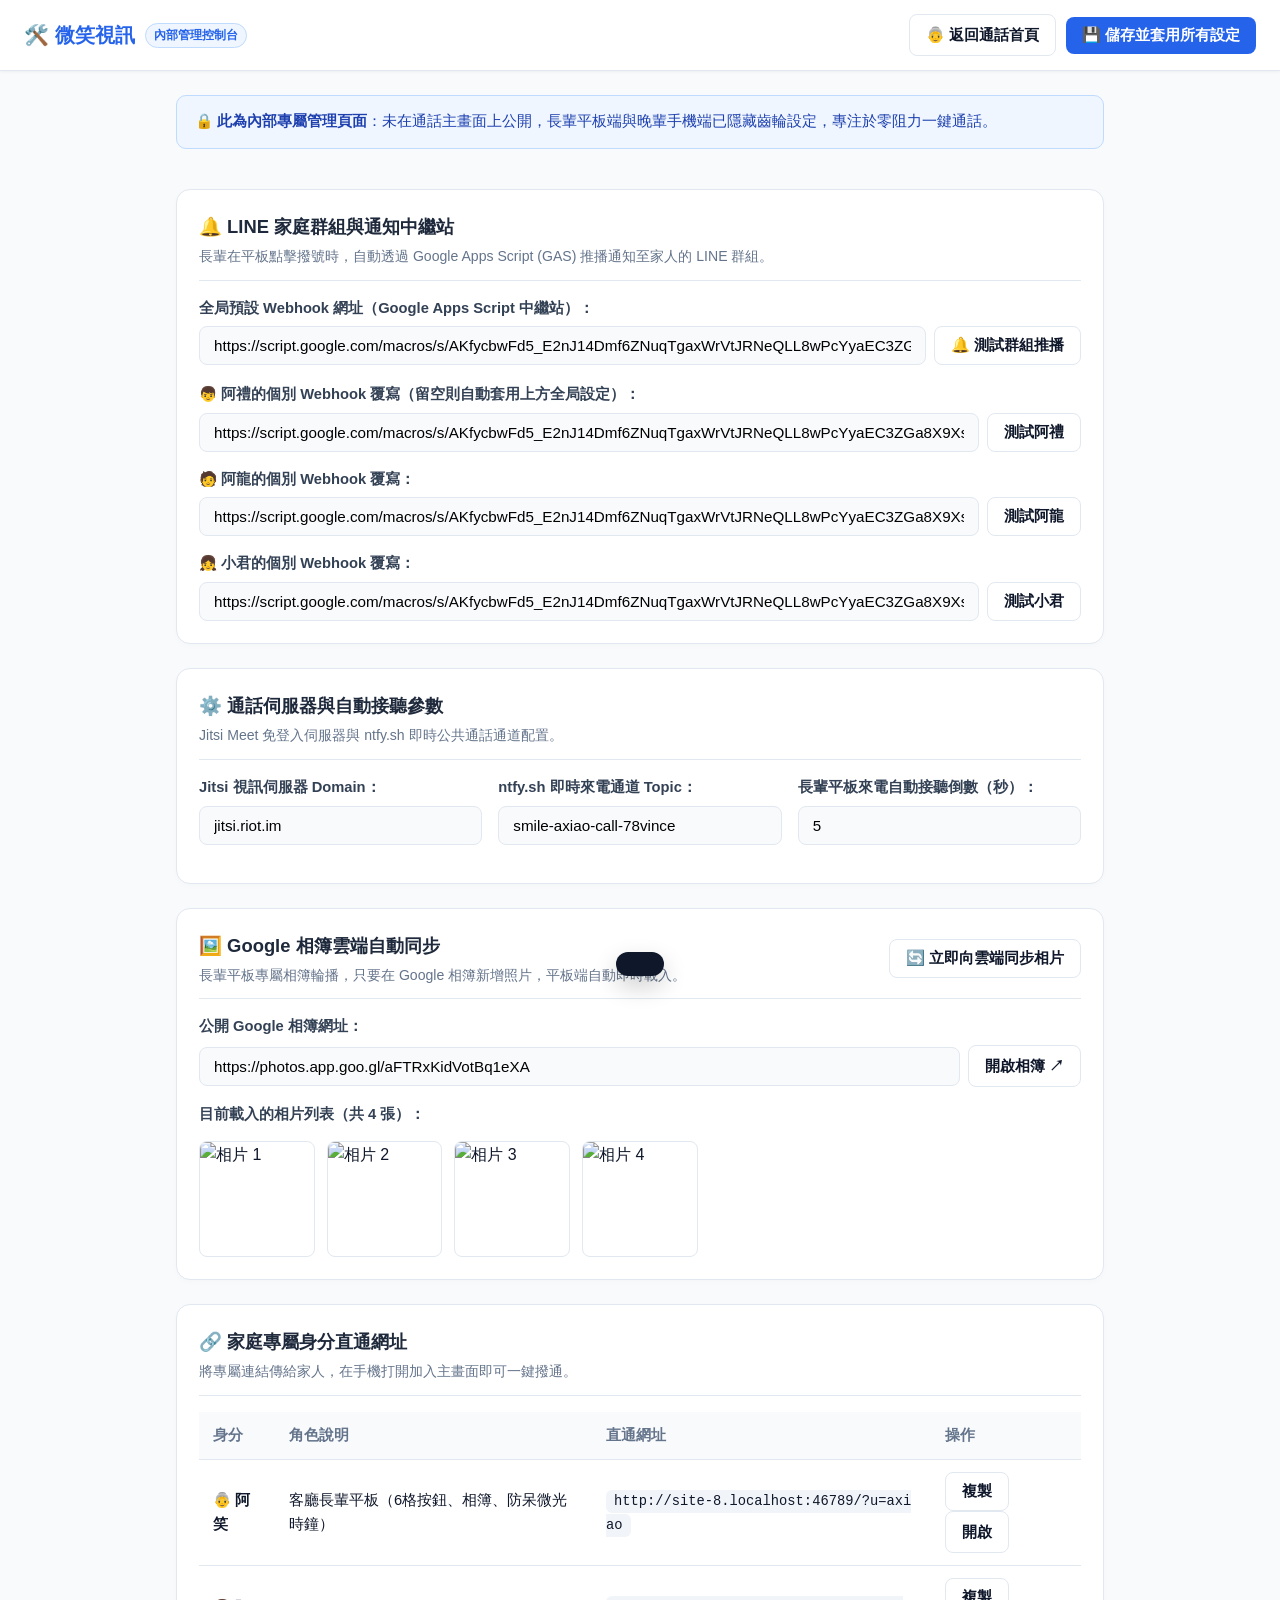
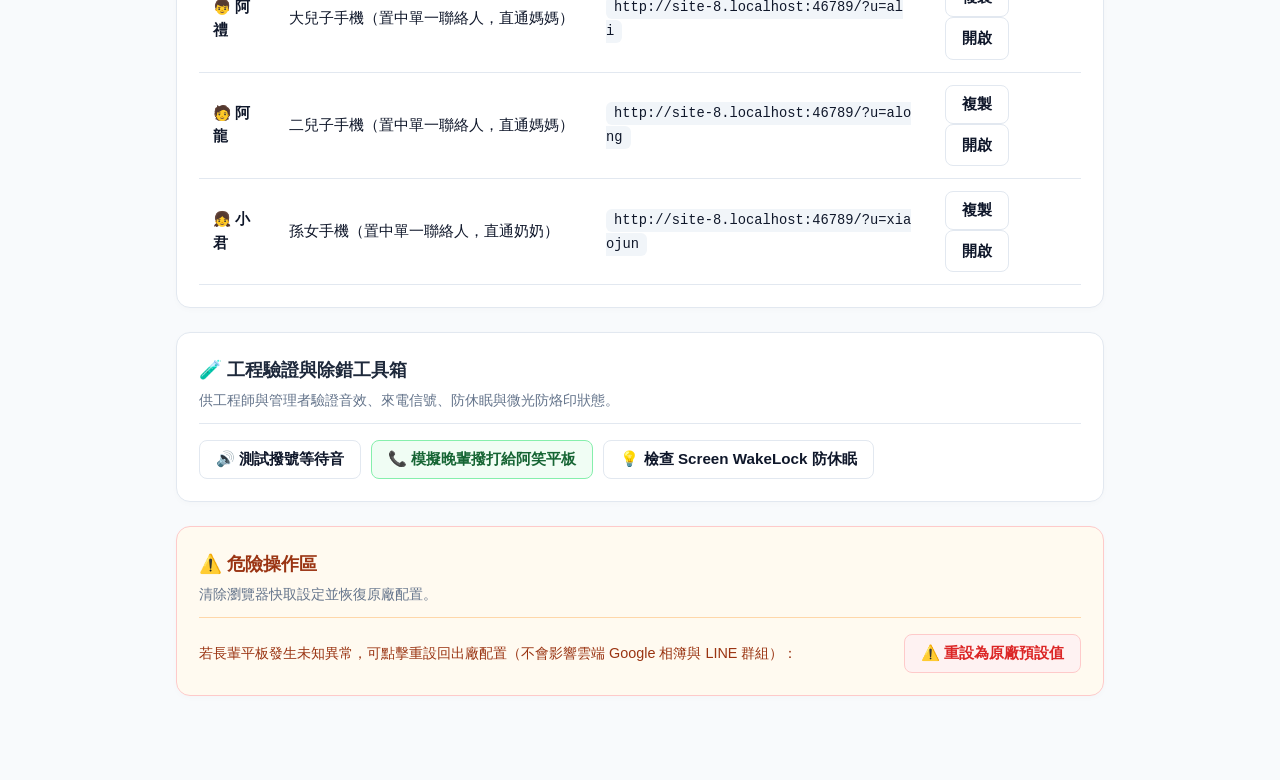
==== admin.html @ dec2356e "feat: 滿版藍底笑字Icon重製、手機頂部高度避讓、獨立admin.html管理控制台 (Phase 12)" ====
<!DOCTYPE html>
<html lang="zh-TW">
<head>
  <meta charset="UTF-8">
  <meta name="viewport" content="width=device-width, initial-scale=1.0">
  <title>後台管理控制台 - 微笑視訊</title>
  <meta name="robots" content="noindex, nofollow">
  <link rel="icon" type="image/png" href="icons/icon-192.png">
  <script src="config.js"></script>
  <style>
    :root {
      --primary: #2563eb;
      --primary-dark: #1d4ed8;
      --success: #16a34a;
      --danger: #dc2626;
      --warning: #d97706;
      --bg: #f8fafc;
      --card-bg: #ffffff;
      --text: #0f172a;
      --muted: #64748b;
      --border: #e2e8f0;
    }

    * {
      box-sizing: border-box;
      margin: 0;
      padding: 0;
    }

    body {
      font-family: -apple-system, BlinkMacSystemFont, "PingFang TC", "Noto Sans TC", "Segoe UI", Roboto, sans-serif;
      background-color: var(--bg);
      color: var(--text);
      line-height: 1.6;
      padding-bottom: 60px;
    }

    /* 頂部導航 */
    .admin-navbar {
      background: white;
      border-bottom: 1px solid var(--border);
      position: sticky;
      top: 0;
      z-index: 100;
      padding: 14px 24px;
      display: flex;
      justify-content: space-between;
      align-items: center;
      box-shadow: 0 1px 3px rgba(0, 0, 0, 0.05);
    }

    .nav-brand {
      display: flex;
      align-items: center;
      gap: 10px;
      font-weight: 800;
      font-size: 1.25rem;
      color: var(--primary);
    }

    .nav-brand span.badge {
      font-size: 0.75rem;
      background: #eff6ff;
      color: var(--primary);
      padding: 2px 8px;
      border-radius: 999px;
      border: 1px solid #bfdbfe;
    }

    .nav-actions {
      display: flex;
      gap: 10px;
      align-items: center;
    }

    .btn {
      padding: 8px 16px;
      border-radius: 8px;
      font-size: 0.95rem;
      font-weight: 700;
      cursor: pointer;
      display: inline-flex;
      align-items: center;
      gap: 6px;
      border: none;
      transition: all 0.15s ease;
      text-decoration: none;
    }

    .btn-primary {
      background: var(--primary);
      color: white;
    }
    .btn-primary:hover {
      background: var(--primary-dark);
    }

    .btn-secondary {
      background: white;
      border: 1px solid var(--border);
      color: var(--text);
    }
    .btn-secondary:hover {
      background: #f1f5f9;
    }

    .btn-danger {
      background: #fef2f2;
      border: 1px solid #fecaca;
      color: var(--danger);
    }
    .btn-danger:hover {
      background: #fee2e2;
    }

    /* 內容容器 */
    .admin-container {
      max-width: 960px;
      margin: 24px auto;
      padding: 0 16px;
      display: flex;
      flex-direction: column;
      gap: 24px;
    }

    /* 卡片模組 */
    .admin-card {
      background: var(--card-bg);
      border: 1px solid var(--border);
      border-radius: 14px;
      padding: 22px;
      box-shadow: 0 2px 6px rgba(0, 0, 0, 0.02);
    }

    .card-header {
      border-bottom: 1px solid var(--border);
      padding-bottom: 12px;
      margin-bottom: 16px;
      display: flex;
      justify-content: space-between;
      align-items: center;
    }

    .card-title {
      font-size: 1.15rem;
      font-weight: 800;
      display: flex;
      align-items: center;
      gap: 8px;
      color: #1e293b;
    }

    .card-desc {
      font-size: 0.88rem;
      color: var(--muted);
      margin-top: 4px;
    }

    /* 表單元件 */
    .form-group {
      margin-bottom: 16px;
    }

    .form-group:last-child {
      margin-bottom: 0;
    }

    label {
      display: block;
      font-weight: 700;
      font-size: 0.92rem;
      margin-bottom: 6px;
      color: #334155;
    }

    .form-control {
      width: 100%;
      padding: 10px 14px;
      border: 1.5px solid var(--border);
      border-radius: 8px;
      font-size: 0.95rem;
      background: #f8fafc;
      transition: all 0.2s;
    }

    .form-control:focus {
      outline: none;
      border-color: var(--primary);
      background: white;
      box-shadow: 0 0 0 3px rgba(37, 99, 235, 0.12);
    }

    .input-row {
      display: flex;
      gap: 8px;
      align-items: center;
    }

    /* 專屬網址清單 */
    .url-table {
      width: 100%;
      border-collapse: collapse;
      margin-top: 8px;
    }

    .url-table th, .url-table td {
      padding: 12px 14px;
      text-align: left;
      border-bottom: 1px solid var(--border);
      font-size: 0.92rem;
    }

    .url-table th {
      background: #f8fafc;
      font-weight: 700;
      color: var(--muted);
    }

    .url-code {
      font-family: monospace;
      background: #f1f5f9;
      padding: 4px 8px;
      border-radius: 6px;
      font-size: 0.86rem;
      word-break: break-all;
    }

    /* 相簿縮圖網格 */
    .album-grid {
      display: grid;
      grid-template-columns: repeat(auto-fill, minmax(110px, 1fr));
      gap: 12px;
      margin-top: 14px;
    }

    .album-thumb {
      width: 100%;
      aspect-ratio: 1;
      object-fit: cover;
      border-radius: 8px;
      border: 1px solid var(--border);
    }

    /* 狀態提示 Box */
    .alert-box {
      padding: 14px 18px;
      border-radius: 10px;
      font-size: 0.92rem;
      margin-bottom: 16px;
    }
    .alert-success {
      background: #f0fdf4;
      border: 1px solid #bbf7d0;
      color: #166534;
    }
    .alert-info {
      background: #eff6ff;
      border: 1px solid #bfdbfe;
      color: #1e40af;
    }

    /* 動作按鈕群 */
    .btn-group {
      display: flex;
      flex-wrap: wrap;
      gap: 10px;
    }

    /* Toast 通知 */
    #toast {
      position: fixed;
      bottom: 24px;
      left: 50%;
      transform: translateX(-50%) translateY(100px);
      background: #0f172a;
      color: white;
      padding: 12px 24px;
      border-radius: 999px;
      font-weight: 700;
      font-size: 0.95rem;
      box-shadow: 0 10px 25px rgba(0, 0, 0, 0.2);
      transition: transform 0.3s cubic-bezier(0.18, 0.89, 0.32, 1.28);
      z-index: 999;
      pointer-events: none;
    }
    #toast.show {
      transform: translateX(-50%) translateY(0);
    }
  </style>
</head>
<body>

  <!-- 頂部導航 -->
  <header class="admin-navbar">
    <div class="nav-brand">
      🛠️ 微笑視訊 <span class="badge">內部管理控制台</span>
    </div>
    <div class="nav-actions">
      <a href="./index.html" class="btn btn-secondary" title="返回視訊首頁">👵 返回通話首頁</a>
      <button id="btn-save-all" class="btn btn-primary">💾 儲存並套用所有設定</button>
    </div>
  </header>

  <main class="admin-container">

    <div class="alert-box alert-info">
      <strong>🔒 此為內部專屬管理頁面</strong>：未在通話主畫面上公開，長輩平板端與晚輩手機端已隱藏齒輪設定，專注於零阻力一鍵通話。
    </div>

    <!-- 區塊 1：家庭 LINE 群組與 Webhook 通知設定 -->
    <section class="admin-card">
      <div class="card-header">
        <div>
          <h2 class="card-title">🔔 LINE 家庭群組與通知中繼站</h2>
          <p class="card-desc">長輩在平板點擊撥號時，自動透過 Google Apps Script (GAS) 推播通知至家人的 LINE 群組。</p>
        </div>
      </div>

      <div class="form-group">
        <label>全局預設 Webhook 網址（Google Apps Script 中繼站）：</label>
        <div class="input-row">
          <input type="url" id="cfg-default-webhook" class="form-control" placeholder="https://script.google.com/macros/s/.../exec">
          <button id="btn-test-default-webhook" class="btn btn-secondary" style="white-space: nowrap;">🔔 測試群組推播</button>
        </div>
      </div>

      <div class="form-group" style="margin-top: 18px;">
        <label>👦 阿禮的個別 Webhook 覆寫（留空則自動套用上方全局設定）：</label>
        <div class="input-row">
          <input type="url" id="cfg-webhook-ali" class="form-control" placeholder="留空套用預設">
          <button class="btn btn-secondary btn-test-single" data-target="ali" style="white-space: nowrap;">測試阿禮</button>
        </div>
      </div>

      <div class="form-group">
        <label>🧑 阿龍的個別 Webhook 覆寫：</label>
        <div class="input-row">
          <input type="url" id="cfg-webhook-along" class="form-control" placeholder="留空套用預設">
          <button class="btn btn-secondary btn-test-single" data-target="along" style="white-space: nowrap;">測試阿龍</button>
        </div>
      </div>

      <div class="form-group">
        <label>👧 小君的個別 Webhook 覆寫：</label>
        <div class="input-row">
          <input type="url" id="cfg-webhook-xiaojun" class="form-control" placeholder="留空套用預設">
          <button class="btn btn-secondary btn-test-single" data-target="xiaojun" style="white-space: nowrap;">測試小君</button>
        </div>
      </div>
    </section>

    <!-- 區塊 2：視訊伺服器與來電參數 -->
    <section class="admin-card">
      <div class="card-header">
        <div>
          <h2 class="card-title">⚙️ 通話伺服器與自動接聽參數</h2>
          <p class="card-desc">Jitsi Meet 免登入伺服器與 ntfy.sh 即時公共通話通道配置。</p>
        </div>
      </div>

      <div style="display: grid; grid-template-columns: repeat(auto-fit, minmax(280px, 1fr)); gap: 16px;">
        <div class="form-group">
          <label>Jitsi 視訊伺服器 Domain：</label>
          <input type="text" id="cfg-jitsi-domain" class="form-control" value="jitsi.riot.im">
        </div>

        <div class="form-group">
          <label>ntfy.sh 即時來電通道 Topic：</label>
          <input type="text" id="cfg-signal-topic" class="form-control" value="smile-axiao-call-78vince">
        </div>

        <div class="form-group">
          <label>長輩平板來電自動接聽倒數（秒）：</label>
          <input type="number" id="cfg-auto-answer-seconds" class="form-control" value="5" min="1" max="30">
        </div>
      </div>
    </section>

    <!-- 區塊 3：Google 相簿雲端同步管理 -->
    <section class="admin-card">
      <div class="card-header">
        <div>
          <h2 class="card-title">🖼️ Google 相簿雲端自動同步</h2>
          <p class="card-desc">長輩平板專屬相簿輪播，只要在 Google 相簿新增照片，平板端自動即時載入。</p>
        </div>
        <button id="btn-sync-photos-now" class="btn btn-secondary">🔄 立即向雲端同步相片</button>
      </div>

      <div class="form-group">
        <label>公開 Google 相簿網址：</label>
        <div class="input-row">
          <input type="url" id="cfg-album-url" class="form-control" readonly value="https://photos.app.goo.gl/aFTRxKidVotBq1eXA">
          <a href="https://photos.app.goo.gl/aFTRxKidVotBq1eXA" target="_blank" rel="noopener" class="btn btn-secondary" style="white-space: nowrap;">開啟相簿 ↗</a>
        </div>
      </div>

      <div style="margin-top: 14px;">
        <label>目前載入的相片列表（共 <span id="photo-count">0</span> 張）：</label>
        <div id="album-preview-grid" class="album-grid"></div>
      </div>
    </section>

    <!-- 區塊 4：家庭專屬直通網址清單 -->
    <section class="admin-card">
      <div class="card-header">
        <div>
          <h2 class="card-title">🔗 家庭專屬身分直通網址</h2>
          <p class="card-desc">將專屬連結傳給家人，在手機打開加入主畫面即可一鍵撥通。</p>
        </div>
      </div>

      <table class="url-table">
        <thead>
          <tr>
            <th>身分</th>
            <th>角色說明</th>
            <th>直通網址</th>
            <th>操作</th>
          </tr>
        </thead>
        <tbody>
          <tr>
            <td>👵 <strong>阿笑</strong></td>
            <td>客廳長輩平板（6格按鈕、相簿、防呆微光時鐘）</td>
            <td><code class="url-code" id="url-axiao"></code></td>
            <td>
              <button class="btn btn-secondary btn-copy" data-target="url-axiao">複製</button>
              <a id="link-axiao" href="#" target="_blank" class="btn btn-secondary">開啟</a>
            </td>
          </tr>
          <tr>
            <td>👦 <strong>阿禮</strong></td>
            <td>大兒子手機（置中單一聯絡人，直通媽媽）</td>
            <td><code class="url-code" id="url-ali"></code></td>
            <td>
              <button class="btn btn-secondary btn-copy" data-target="url-ali">複製</button>
              <a id="link-ali" href="#" target="_blank" class="btn btn-secondary">開啟</a>
            </td>
          </tr>
          <tr>
            <td>🧑 <strong>阿龍</strong></td>
            <td>二兒子手機（置中單一聯絡人，直通媽媽）</td>
            <td><code class="url-code" id="url-along"></code></td>
            <td>
              <button class="btn btn-secondary btn-copy" data-target="url-along">複製</button>
              <a id="link-along" href="#" target="_blank" class="btn btn-secondary">開啟</a>
            </td>
          </tr>
          <tr>
            <td>👧 <strong>小君</strong></td>
            <td>孫女手機（置中單一聯絡人，直通奶奶）</td>
            <td><code class="url-code" id="url-xiaojun"></code></td>
            <td>
              <button class="btn btn-secondary btn-copy" data-target="url-xiaojun">複製</button>
              <a id="link-xiaojun" href="#" target="_blank" class="btn btn-secondary">開啟</a>
            </td>
          </tr>
        </tbody>
      </table>
    </section>

    <!-- 區塊 5：工程除錯與驗證工具箱 -->
    <section class="admin-card">
      <div class="card-header">
        <div>
          <h2 class="card-title">🧪 工程驗證與除錯工具箱</h2>
          <p class="card-desc">供工程師與管理者驗證音效、來電信號、防休眠與微光防烙印狀態。</p>
        </div>
      </div>

      <div class="btn-group">
        <button id="btn-test-sound" class="btn btn-secondary">🔊 測試撥號等待音</button>
        <button id="btn-test-incoming" class="btn btn-secondary" style="background:#f0fdf4; color:#166534; border-color:#86efac;">📞 模擬晚輩撥打給阿笑平板</button>
        <button id="btn-test-wakelock" class="btn btn-secondary">💡 檢查 Screen WakeLock 防休眠</button>
      </div>
    </section>

    <!-- 區塊 6：危險操作區 -->
    <section class="admin-card" style="border-color: #fecaca; background: #fffaf0;">
      <div class="card-header" style="border-bottom-color: #fed7aa;">
        <div>
          <h2 class="card-title" style="color: #9a3412;">⚠️ 危險操作區</h2>
          <p class="card-desc">清除瀏覽器快取設定並恢復原廠配置。</p>
        </div>
      </div>

      <div style="display: flex; justify-content: space-between; align-items: center; flex-wrap: wrap; gap: 12px;">
        <span style="font-size: 0.9rem; color: #9a3412;">
          若長輩平板發生未知異常，可點擊重設回出廠配置（不會影響雲端 Google 相簿與 LINE 群組）：
        </span>
        <button id="btn-reset-factory" class="btn btn-danger">⚠️ 重設為原廠預設值</button>
      </div>
    </section>

  </main>

  <div id="toast"></div>

  <script>
    // 管理控制台邏輯
    const STORAGE_KEY = "smile_call_config_v8";
    const ALBUM_CACHE_KEY = "smile_call_cached_album_photos";

    let currentConfig = loadAdminConfig();

    function loadAdminConfig() {
      let cfg = JSON.parse(JSON.stringify(DEFAULT_CONFIG));
      try {
        const saved = localStorage.getItem(STORAGE_KEY);
        if (saved) {
          const parsed = JSON.parse(saved);
          cfg = Object.assign(cfg, parsed);
        }
      } catch (e) {
        console.warn("無法讀取快取設定，採用預設值", e);
      }

      // 讀取相簿快取
      try {
        const cachedPhotos = localStorage.getItem(ALBUM_CACHE_KEY);
        if (cachedPhotos) {
          const parsedPhotos = JSON.parse(cachedPhotos);
          if (Array.isArray(parsedPhotos) && parsedPhotos.length > 0) {
            cfg.albumPhotos = parsedPhotos;
          }
        }
      } catch (_) {}

      return cfg;
    }

    function saveAdminConfig(newConfig) {
      currentConfig = newConfig;
      localStorage.setItem(STORAGE_KEY, JSON.stringify(newConfig));
      showToast("✅ 所有設定已成功儲存並生效！");
    }

    function showToast(msg) {
      const toast = document.getElementById("toast");
      toast.textContent = msg;
      toast.classList.add("show");
      setTimeout(() => toast.classList.remove("show"), 2800);
    }

    // 初始化表單資料
    function initForm() {
      const baseUrl = window.location.origin + window.location.pathname.replace("admin.html", "");

      // 1. Webhook
      document.getElementById("cfg-default-webhook").value = currentConfig.defaultWebhookUrl || "";

      const axiaoContacts = currentConfig.roles.axiao.contacts;
      const cAli = axiaoContacts.find(c => c.id === "ali");
      const cAlong = axiaoContacts.find(c => c.id === "along");
      const cXiaojun = axiaoContacts.find(c => c.id === "xiaojun");

      document.getElementById("cfg-webhook-ali").value = cAli?.webhookUrl || "";
      document.getElementById("cfg-webhook-along").value = cAlong?.webhookUrl || "";
      document.getElementById("cfg-webhook-xiaojun").value = cXiaojun?.webhookUrl || "";

      // 2. 參數
      document.getElementById("cfg-jitsi-domain").value = currentConfig.jitsiDomain || "jitsi.riot.im";
      document.getElementById("cfg-signal-topic").value = currentConfig.signalTopic || "smile-axiao-call-78vince";
      document.getElementById("cfg-auto-answer-seconds").value = currentConfig.autoAnswerDelaySeconds || 5;

      // 3. 網址清單
      const roles = ["axiao", "ali", "along", "xiaojun"];
      roles.forEach(roleId => {
        const fullUrl = `${baseUrl}?u=${roleId}`;
        const codeEl = document.getElementById(`url-${roleId}`);
        const linkEl = document.getElementById(`link-${roleId}`);
        if (codeEl) codeEl.textContent = fullUrl;
        if (linkEl) linkEl.href = fullUrl;
      });

      // 4. 相簿照片預覽
      renderAlbumPreview();
    }

    function renderAlbumPreview() {
      const photos = currentConfig.albumPhotos || [];
      document.getElementById("photo-count").textContent = photos.length;
      const grid = document.getElementById("album-preview-grid");
      grid.innerHTML = "";
      photos.forEach((p, idx) => {
        const img = document.createElement("img");
        img.className = "album-thumb";
        img.src = p.url.replace("=w1600", "=w300");
        img.alt = `相片 ${idx + 1}`;
        img.title = `第 ${idx + 1} 張相片`;
        grid.appendChild(img);
      });
    }

    // 儲存表單
    document.getElementById("btn-save-all").addEventListener("click", () => {
      const defaultWebhook = document.getElementById("cfg-default-webhook").value.trim();
      const aliWebhook = document.getElementById("cfg-webhook-ali").value.trim() || defaultWebhook;
      const alongWebhook = document.getElementById("cfg-webhook-along").value.trim() || defaultWebhook;
      const xiaojunWebhook = document.getElementById("cfg-webhook-xiaojun").value.trim() || defaultWebhook;

      currentConfig.defaultWebhookUrl = defaultWebhook;
      currentConfig.jitsiDomain = document.getElementById("cfg-jitsi-domain").value.trim() || "jitsi.riot.im";
      currentConfig.signalTopic = document.getElementById("cfg-signal-topic").value.trim() || "smile-axiao-call-78vince";
      currentConfig.autoAnswerDelaySeconds = parseInt(document.getElementById("cfg-auto-answer-seconds").value, 10) || 5;

      const axiaoContacts = currentConfig.roles.axiao.contacts;
      const cAli = axiaoContacts.find(c => c.id === "ali");
      const cAlong = axiaoContacts.find(c => c.id === "along");
      const cXiaojun = axiaoContacts.find(c => c.id === "xiaojun");

      if (cAli) cAli.webhookUrl = aliWebhook;
      if (cAlong) cAlong.webhookUrl = alongWebhook;
      if (cXiaojun) cXiaojun.webhookUrl = xiaojunWebhook;

      if (currentConfig.roles.ali.contacts[0]) currentConfig.roles.ali.contacts[0].webhookUrl = aliWebhook;
      if (currentConfig.roles.along.contacts[0]) currentConfig.roles.along.contacts[0].webhookUrl = alongWebhook;
      if (currentConfig.roles.xiaojun.contacts[0]) currentConfig.roles.xiaojun.contacts[0].webhookUrl = xiaojunWebhook;

      saveAdminConfig(currentConfig);
    });

    // 複製按鈕
    document.querySelectorAll(".btn-copy").forEach(btn => {
      btn.addEventListener("click", () => {
        const targetId = btn.getAttribute("data-target");
        const text = document.getElementById(targetId)?.textContent;
        if (text) {
          navigator.clipboard.writeText(text).then(() => {
            showToast("📋 已複製專屬網址至剪貼簿！");
          });
        }
      });
    });

    // 測試全局 Webhook
    document.getElementById("btn-test-default-webhook").addEventListener("click", async () => {
      const url = document.getElementById("cfg-default-webhook").value.trim();
      if (!url) {
        alert("請先輸入 Webhook 網址！");
        return;
      }
      showToast("🚀 正在發送測試通知至家庭群組...");
      try {
        const res = await fetch(url, {
          method: "POST",
          headers: { "Content-Type": "application/json" },
          body: JSON.stringify({
            caller: "後台測試員",
            target: "全體家人",
            content: "📢【微笑視訊後台測試】這是一則來自管理控制台的測試推播！",
            callUrl: window.location.origin + window.location.pathname.replace("admin.html", "")
          })
        });
        showToast("✅ 測試推播已發送！請檢查 LINE 群組。");
      } catch (err) {
        alert("發送失敗，請檢查網址或網路：" + err);
      }
    });

    // 手動同步相片
    document.getElementById("btn-sync-photos-now").addEventListener("click", async () => {
      const webhookUrl = document.getElementById("cfg-default-webhook").value.trim();
      if (!webhookUrl || !webhookUrl.includes("script.google.com")) {
        alert("請先設定正確的 Google Apps Script Webhook 網址！");
        return;
      }
      showToast("🔄 正在向 Google 雲端中繼抓取最新相簿...");
      try {
        const syncUrl = `${webhookUrl}${webhookUrl.includes("?") ? "&" : "?"}action=photos`;
        const res = await fetch(syncUrl);
        const data = await res.json();
        if (data && data.status === "success" && Array.isArray(data.photos) && data.photos.length > 0) {
          currentConfig.albumPhotos = data.photos;
          localStorage.setItem(ALBUM_CACHE_KEY, JSON.stringify(data.photos));
          renderAlbumPreview();
          showToast(`🎉 成功同步！最新抓取到 ${data.photos.length} 張相片！`);
        } else {
          alert("抓取失敗或相簿為空：" + JSON.stringify(data));
        }
      } catch (err) {
        alert("同步出錯：" + err);
      }
    });

    // 音效測試 (Web Audio API)
    document.getElementById("btn-test-sound").addEventListener("click", () => {
      const ctx = new (window.AudioContext || window.webkitAudioContext)();
      const osc = ctx.createOscillator();
      const gain = ctx.createGain();
      osc.type = "sine";
      osc.frequency.setValueAtTime(440, ctx.currentTime);
      gain.gain.setValueAtTime(0.2, ctx.currentTime);
      gain.gain.exponentialRampToValueAtTime(0.001, ctx.currentTime + 0.8);
      osc.connect(gain);
      gain.connect(ctx.destination);
      osc.start();
      osc.stop(ctx.currentTime + 0.8);
      showToast("🔊 已播放撥號測試音！");
    });

    // 模擬來電
    document.getElementById("btn-test-incoming").addEventListener("click", async () => {
      const topic = document.getElementById("cfg-signal-topic").value.trim() || "smile-axiao-call-78vince";
      const payload = {
        action: "incoming_call",
        caller: "ali",
        callerName: "阿禮（後台模擬撥號）",
        target: "axiao",
        roomName: "smile-axiao-ali",
        callType: "video",
        avatarUrl: "https://api.dicebear.com/7.x/bottts/png?seed=ali&backgroundColor=b6e3f4"
      };

      showToast("📞 正在發送模擬來電至長輩平板...");
      try {
        await fetch(`https://ntfy.sh/${topic}`, {
          method: "POST",
          body: JSON.stringify(payload)
        });
        showToast("✅ 已發送模擬呼叫！若阿笑平板開啟中將立即響鈴。");
      } catch (e) {
        alert("發送失敗：" + e);
      }
    });

    // WakeLock 測試
    document.getElementById("btn-test-wakelock").addEventListener("click", async () => {
      if ("wakeLock" in navigator) {
        try {
          const lock = await navigator.wakeLock.request("screen");
          showToast("💡 成功取得螢幕常亮鎖定 (Screen Wake Lock)！");
          setTimeout(() => lock.release(), 5000);
        } catch (err) {
          alert("無法鎖定螢幕：" + err.message);
        }
      } else {
        alert("此瀏覽器不支援 Screen WakeLock API");
      }
    });

    // 重設出廠
    document.getElementById("btn-reset-factory").addEventListener("click", () => {
      if (confirm("⚠️ 確定要清除所有本機修改並重設為原廠預設值嗎？\n此動作無法復原。")) {
        localStorage.removeItem(STORAGE_KEY);
        localStorage.removeItem(ALBUM_CACHE_KEY);
        currentConfig = JSON.parse(JSON.stringify(DEFAULT_CONFIG));
        initForm();
        showToast("🔄 已成功恢復原廠預設設定！");
      }
    });

    // 啟動
    initForm();
  </script>
</body>
</html>
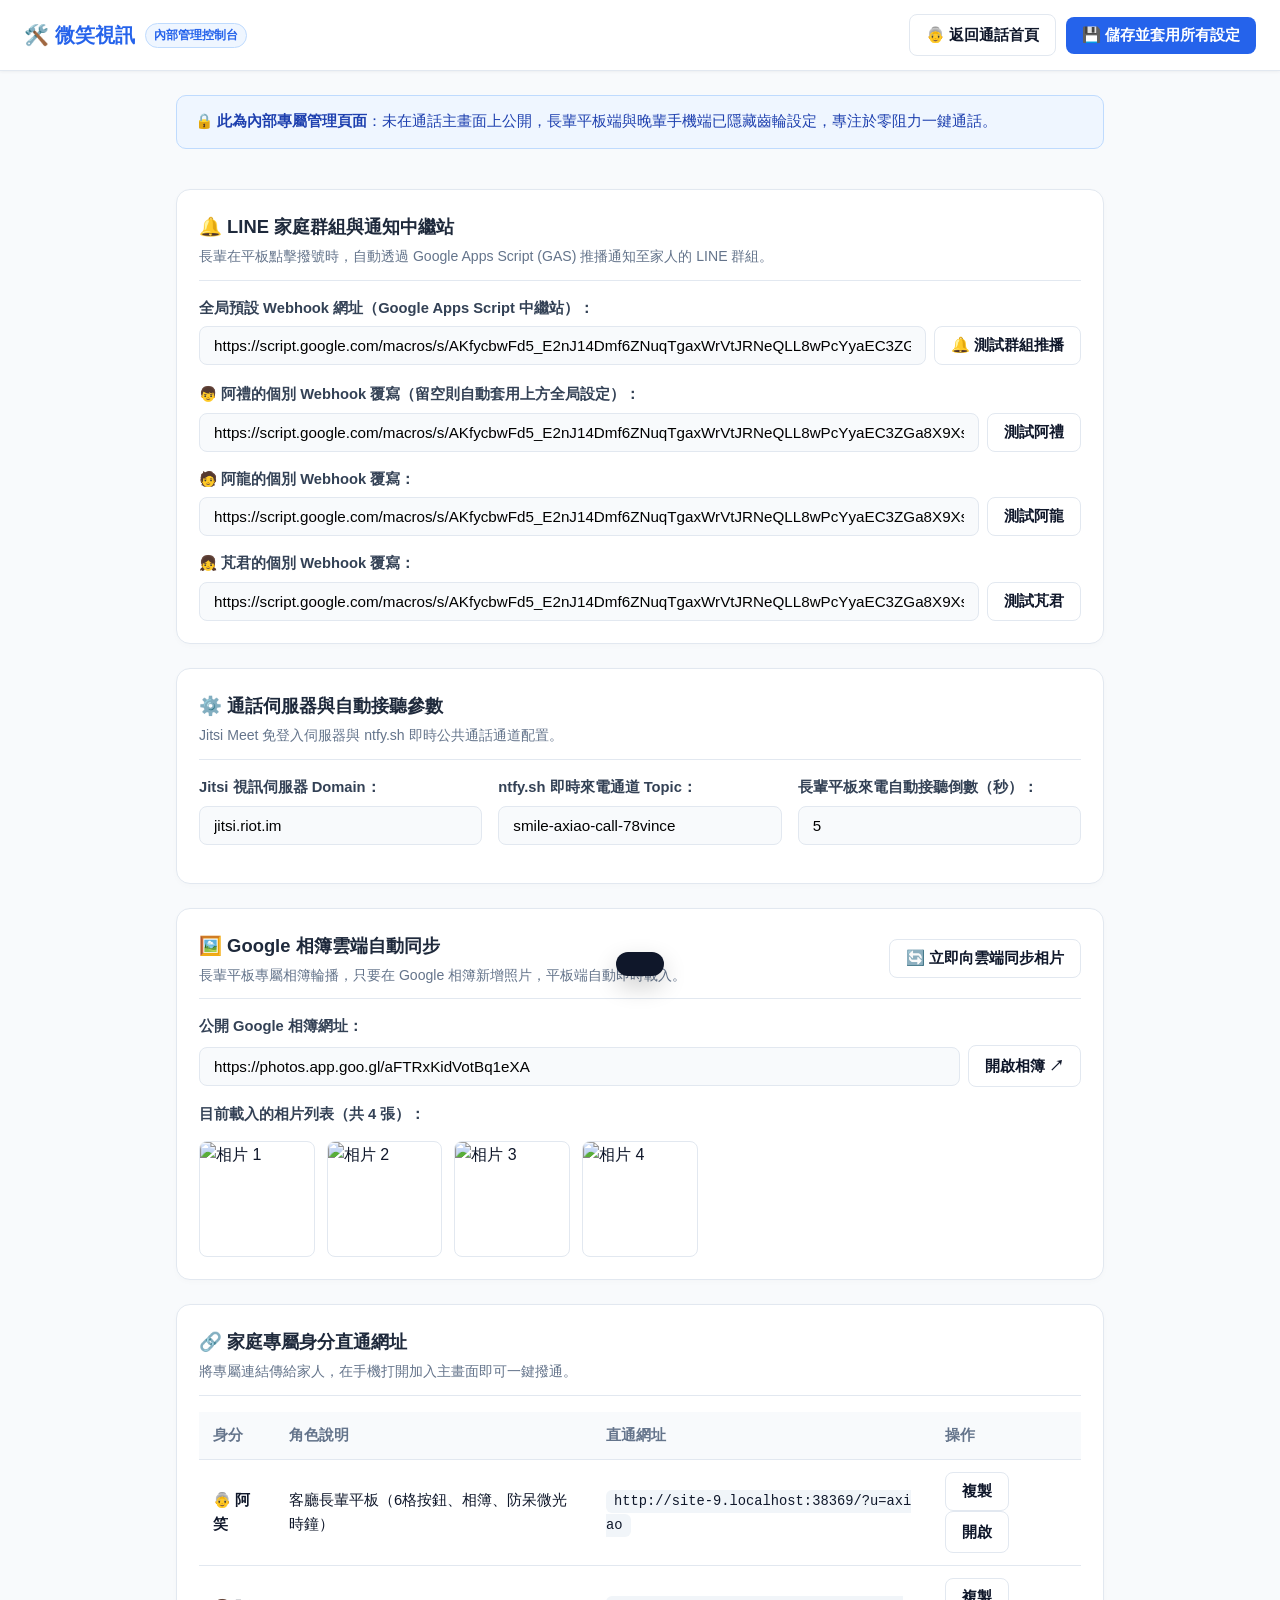
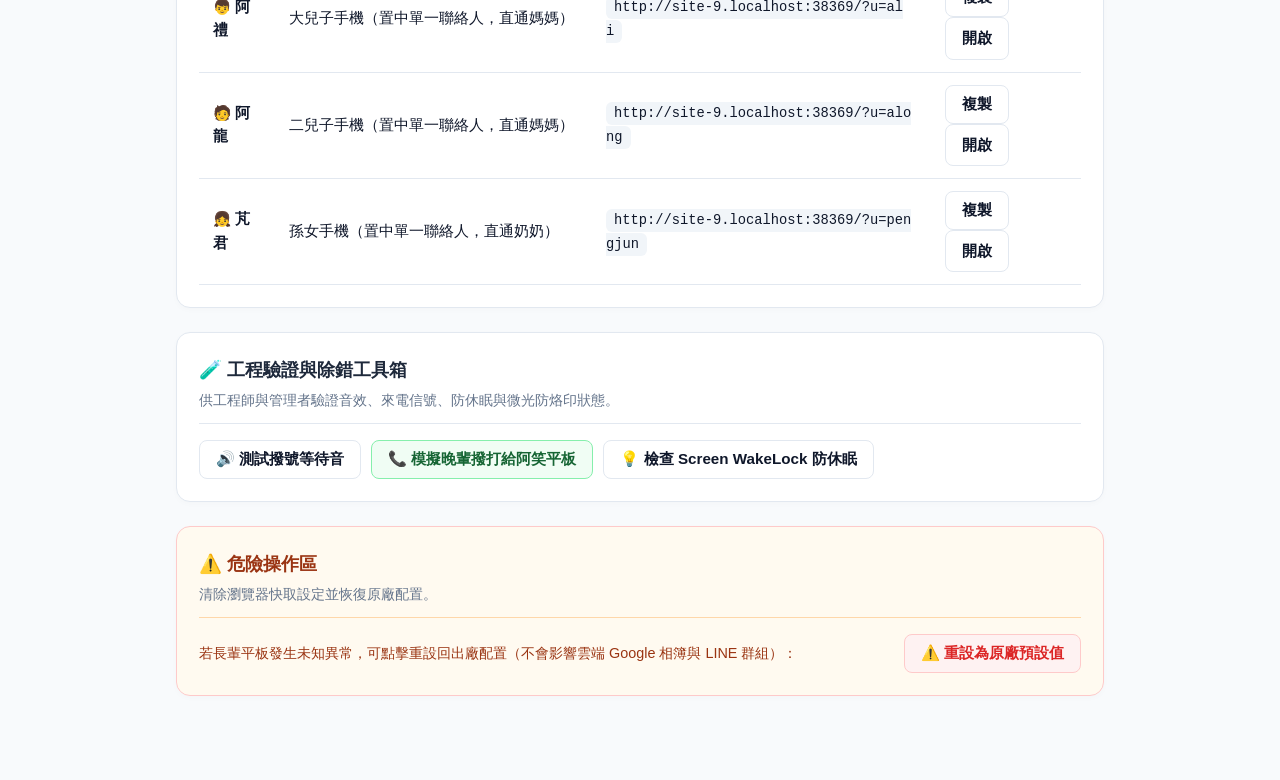
==== commit 304793af: "feat: 更換阿禮、阿龍、芃君真人頭像、小君改名芃君、家庭相簿溫馨封面圖示 (Phase 13)" ====
--- a/admin.html
+++ b/admin.html
@@ -341,10 +341,10 @@
       </div>
 
       <div class="form-group">
-        <label>👧 小君的個別 Webhook 覆寫：</label>
+        <label>👧 芃君的個別 Webhook 覆寫：</label>
         <div class="input-row">
-          <input type="url" id="cfg-webhook-xiaojun" class="form-control" placeholder="留空套用預設">
-          <button class="btn btn-secondary btn-test-single" data-target="xiaojun" style="white-space: nowrap;">測試小君</button>
+          <input type="url" id="cfg-webhook-pengjun" class="form-control" placeholder="留空套用預設">
+          <button class="btn btn-secondary btn-test-single" data-target="pengjun" style="white-space: nowrap;">測試芃君</button>
         </div>
       </div>
     </section>
@@ -447,12 +447,12 @@
             </td>
           </tr>
           <tr>
-            <td>👧 <strong>小君</strong></td>
+            <td>👧 <strong>芃君</strong></td>
             <td>孫女手機（置中單一聯絡人，直通奶奶）</td>
-            <td><code class="url-code" id="url-xiaojun"></code></td>
+            <td><code class="url-code" id="url-pengjun"></code></td>
             <td>
-              <button class="btn btn-secondary btn-copy" data-target="url-xiaojun">複製</button>
-              <a id="link-xiaojun" href="#" target="_blank" class="btn btn-secondary">開啟</a>
+              <button class="btn btn-secondary btn-copy" data-target="url-pengjun">複製</button>
+              <a id="link-pengjun" href="#" target="_blank" class="btn btn-secondary">開啟</a>
             </td>
           </tr>
         </tbody>
@@ -552,11 +552,11 @@
       const axiaoContacts = currentConfig.roles.axiao.contacts;
       const cAli = axiaoContacts.find(c => c.id === "ali");
       const cAlong = axiaoContacts.find(c => c.id === "along");
-      const cXiaojun = axiaoContacts.find(c => c.id === "xiaojun");
+      const cPengjun = axiaoContacts.find(c => c.id === "pengjun" || c.id === "xiaojun");
 
       document.getElementById("cfg-webhook-ali").value = cAli?.webhookUrl || "";
       document.getElementById("cfg-webhook-along").value = cAlong?.webhookUrl || "";
-      document.getElementById("cfg-webhook-xiaojun").value = cXiaojun?.webhookUrl || "";
+      document.getElementById("cfg-webhook-pengjun").value = cPengjun?.webhookUrl || "";
 
       // 2. 參數
       document.getElementById("cfg-jitsi-domain").value = currentConfig.jitsiDomain || "jitsi.riot.im";
@@ -564,7 +564,7 @@
       document.getElementById("cfg-auto-answer-seconds").value = currentConfig.autoAnswerDelaySeconds || 5;
 
       // 3. 網址清單
-      const roles = ["axiao", "ali", "along", "xiaojun"];
+      const roles = ["axiao", "ali", "along", "pengjun"];
       roles.forEach(roleId => {
         const fullUrl = `${baseUrl}?u=${roleId}`;
         const codeEl = document.getElementById(`url-${roleId}`);
@@ -597,7 +597,7 @@
       const defaultWebhook = document.getElementById("cfg-default-webhook").value.trim();
       const aliWebhook = document.getElementById("cfg-webhook-ali").value.trim() || defaultWebhook;
       const alongWebhook = document.getElementById("cfg-webhook-along").value.trim() || defaultWebhook;
-      const xiaojunWebhook = document.getElementById("cfg-webhook-xiaojun").value.trim() || defaultWebhook;
+      const pengjunWebhook = document.getElementById("cfg-webhook-pengjun").value.trim() || defaultWebhook;
 
       currentConfig.defaultWebhookUrl = defaultWebhook;
       currentConfig.jitsiDomain = document.getElementById("cfg-jitsi-domain").value.trim() || "jitsi.riot.im";
@@ -607,15 +607,16 @@
       const axiaoContacts = currentConfig.roles.axiao.contacts;
       const cAli = axiaoContacts.find(c => c.id === "ali");
       const cAlong = axiaoContacts.find(c => c.id === "along");
-      const cXiaojun = axiaoContacts.find(c => c.id === "xiaojun");
+      const cPengjun = axiaoContacts.find(c => c.id === "pengjun" || c.id === "xiaojun");
 
       if (cAli) cAli.webhookUrl = aliWebhook;
       if (cAlong) cAlong.webhookUrl = alongWebhook;
-      if (cXiaojun) cXiaojun.webhookUrl = xiaojunWebhook;
-
-      if (currentConfig.roles.ali.contacts[0]) currentConfig.roles.ali.contacts[0].webhookUrl = aliWebhook;
-      if (currentConfig.roles.along.contacts[0]) currentConfig.roles.along.contacts[0].webhookUrl = alongWebhook;
-      if (currentConfig.roles.xiaojun.contacts[0]) currentConfig.roles.xiaojun.contacts[0].webhookUrl = xiaojunWebhook;
+      if (cPengjun) cPengjun.webhookUrl = pengjunWebhook;
+
+      if (currentConfig.roles.ali?.contacts[0]) currentConfig.roles.ali.contacts[0].webhookUrl = aliWebhook;
+      if (currentConfig.roles.along?.contacts[0]) currentConfig.roles.along.contacts[0].webhookUrl = alongWebhook;
+      if (currentConfig.roles.pengjun?.contacts[0]) currentConfig.roles.pengjun.contacts[0].webhookUrl = pengjunWebhook;
+      if (currentConfig.roles.xiaojun?.contacts[0]) currentConfig.roles.xiaojun.contacts[0].webhookUrl = pengjunWebhook;
 
       saveAdminConfig(currentConfig);
     });
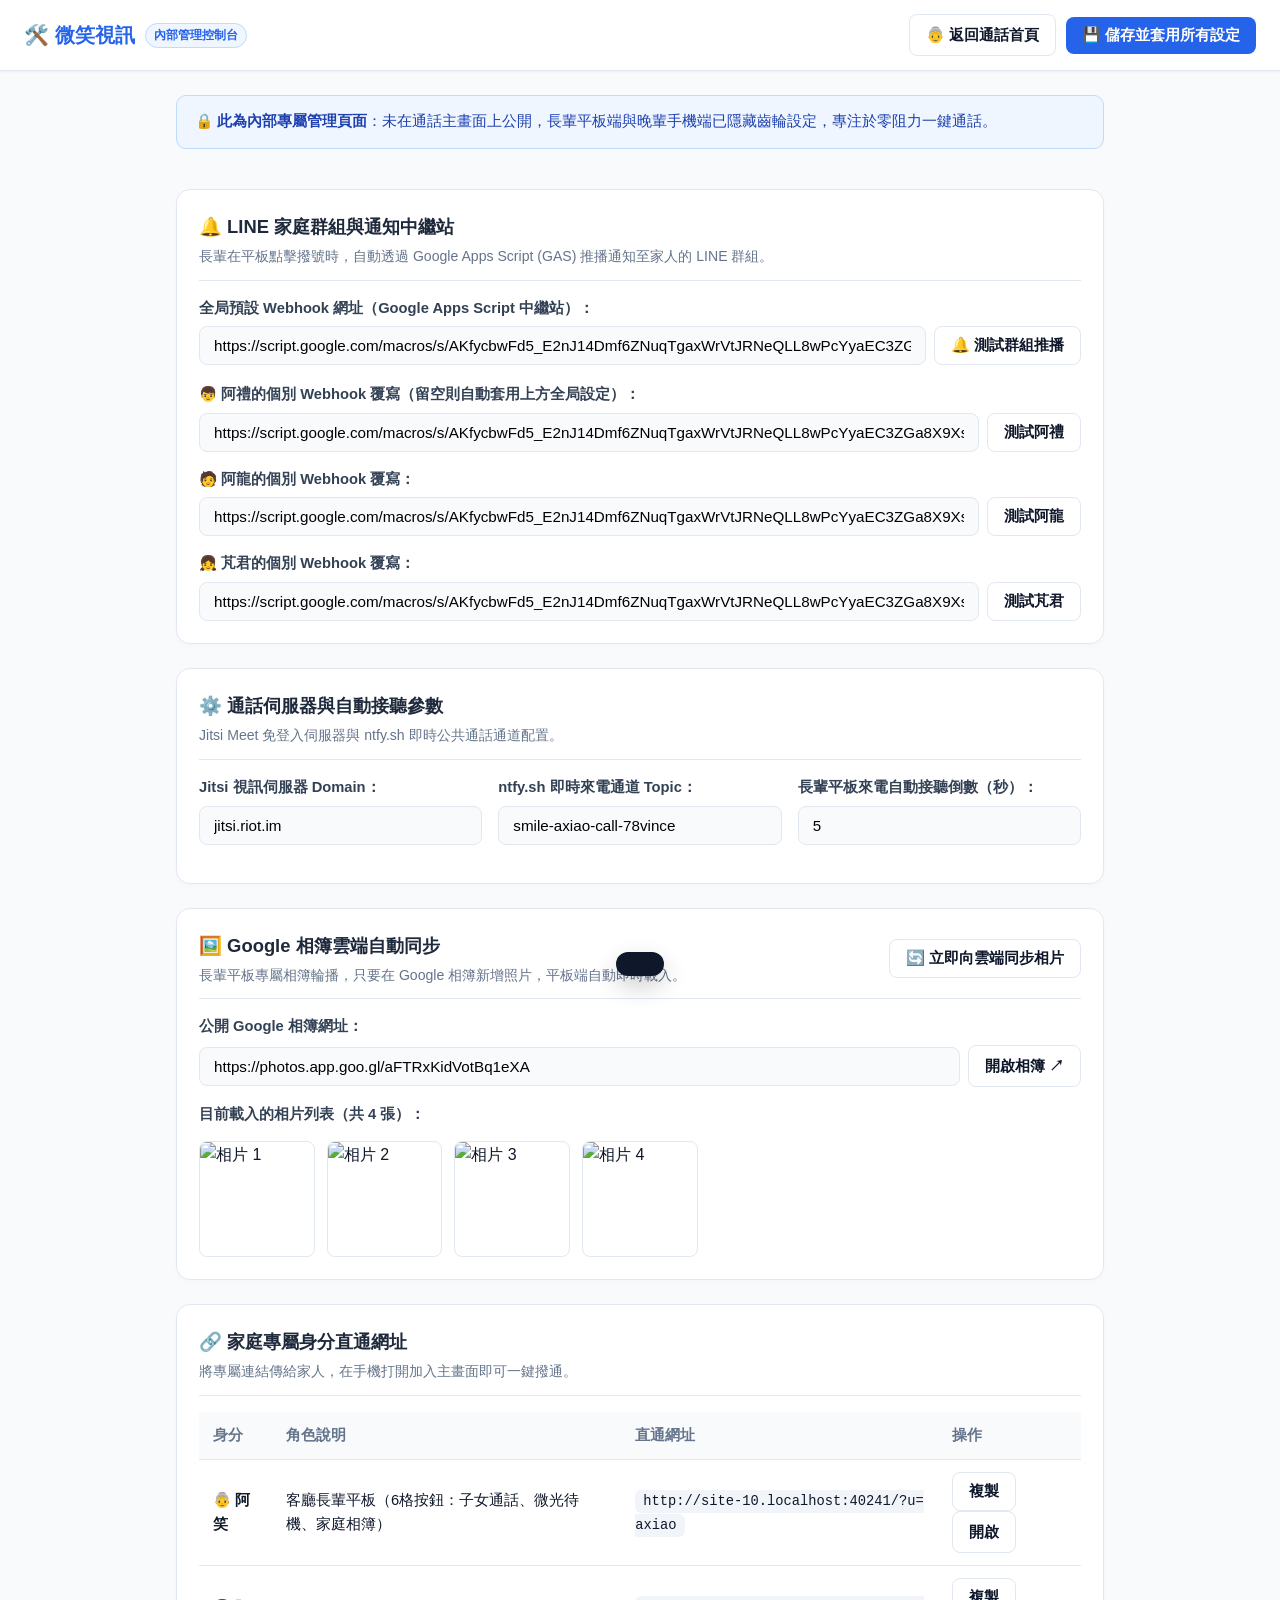
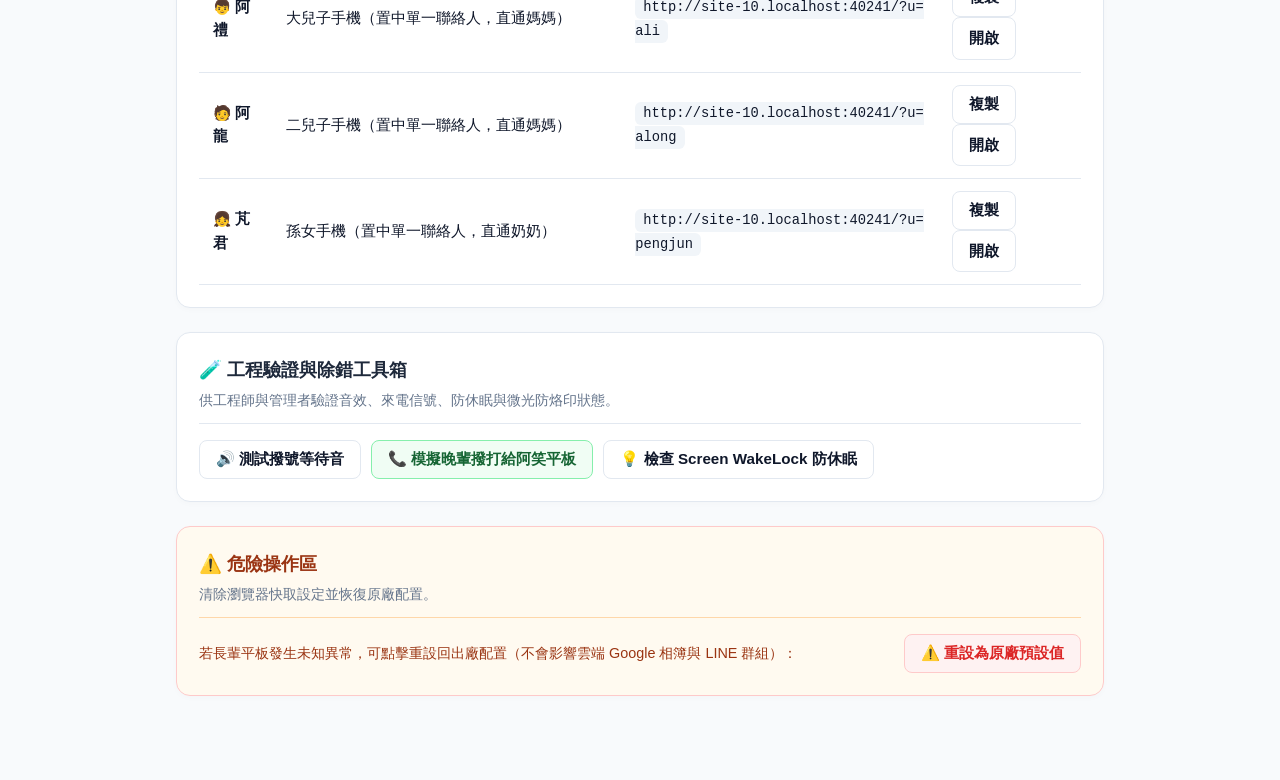
==== commit 9ec74f78: "feat: 首頁新增微光模式按鈕與六宮格微光功能卡片 (Phase 14)" ====
--- a/admin.html
+++ b/admin.html
@@ -421,7 +421,7 @@
         <tbody>
           <tr>
             <td>👵 <strong>阿笑</strong></td>
-            <td>客廳長輩平板（6格按鈕、相簿、防呆微光時鐘）</td>
+            <td>客廳長輩平板（6格按鈕：子女通話、微光待機、家庭相簿）</td>
             <td><code class="url-code" id="url-axiao"></code></td>
             <td>
               <button class="btn btn-secondary btn-copy" data-target="url-axiao">複製</button>
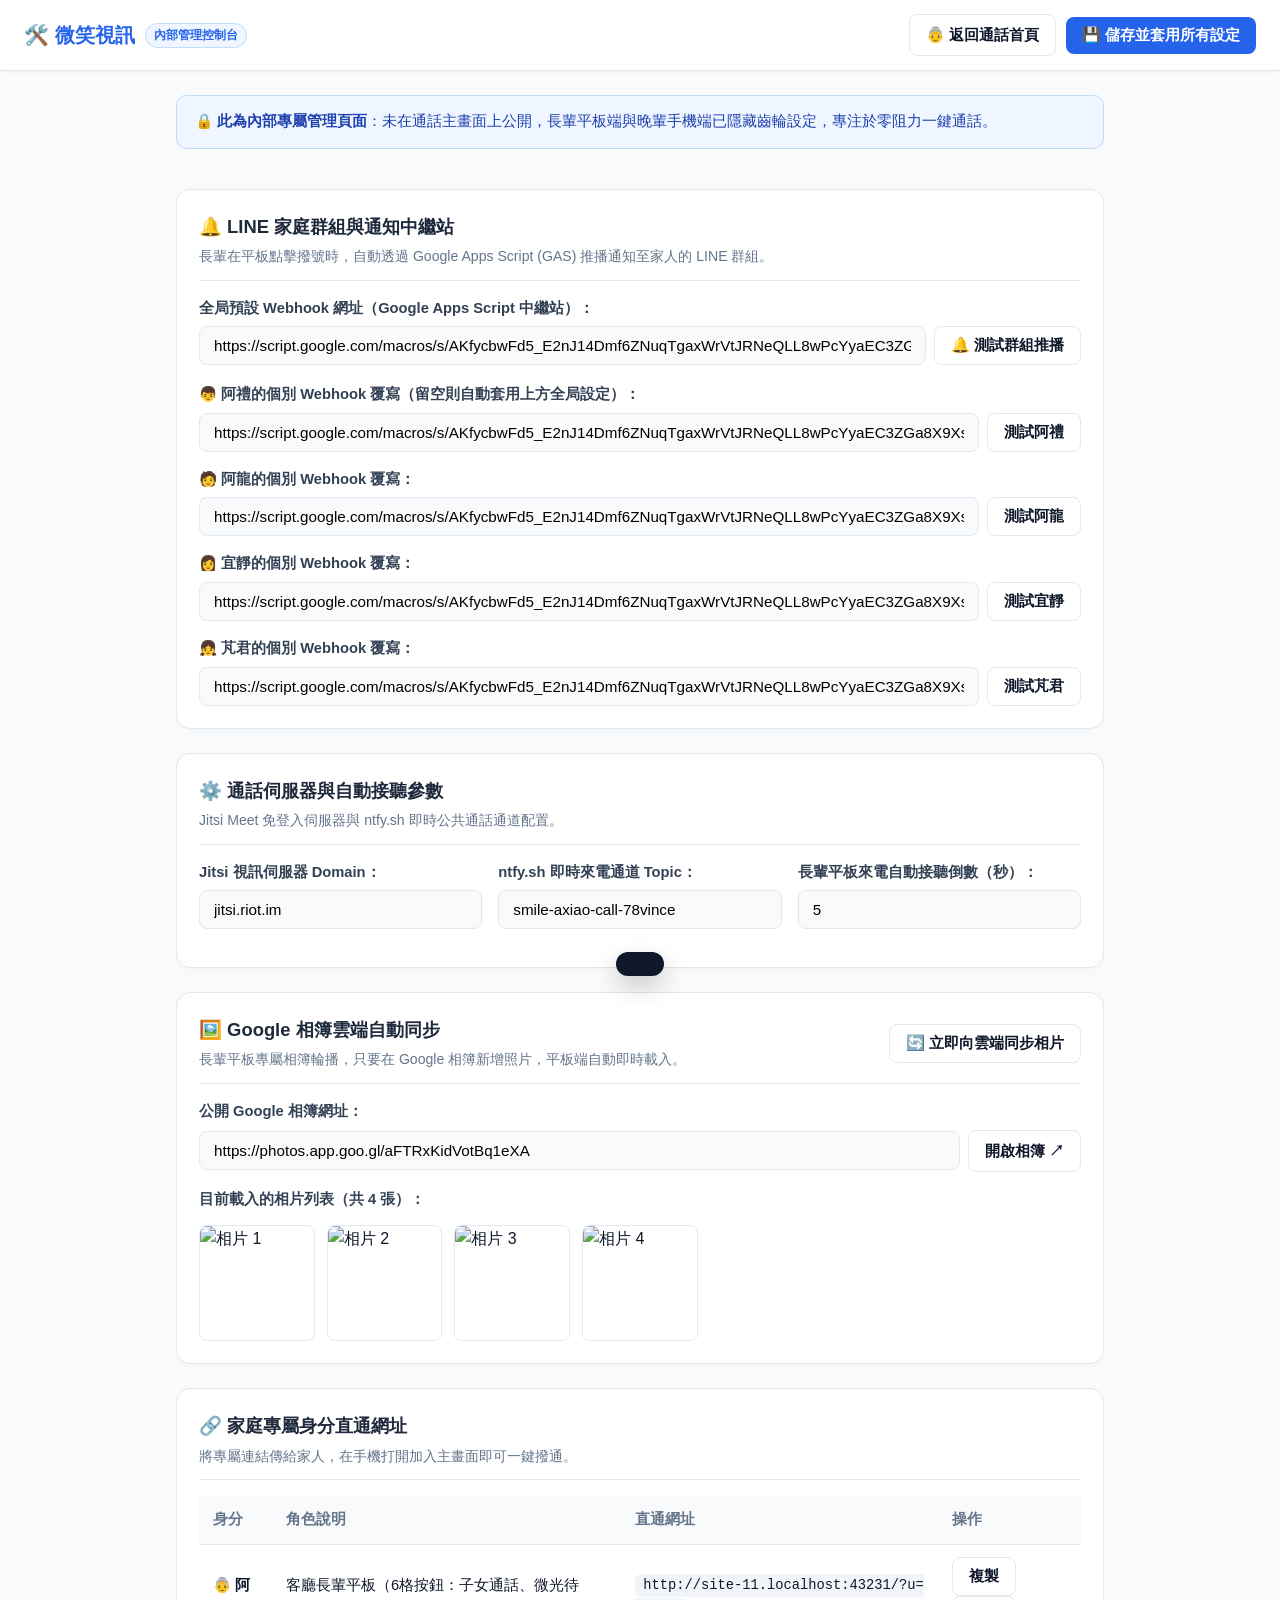
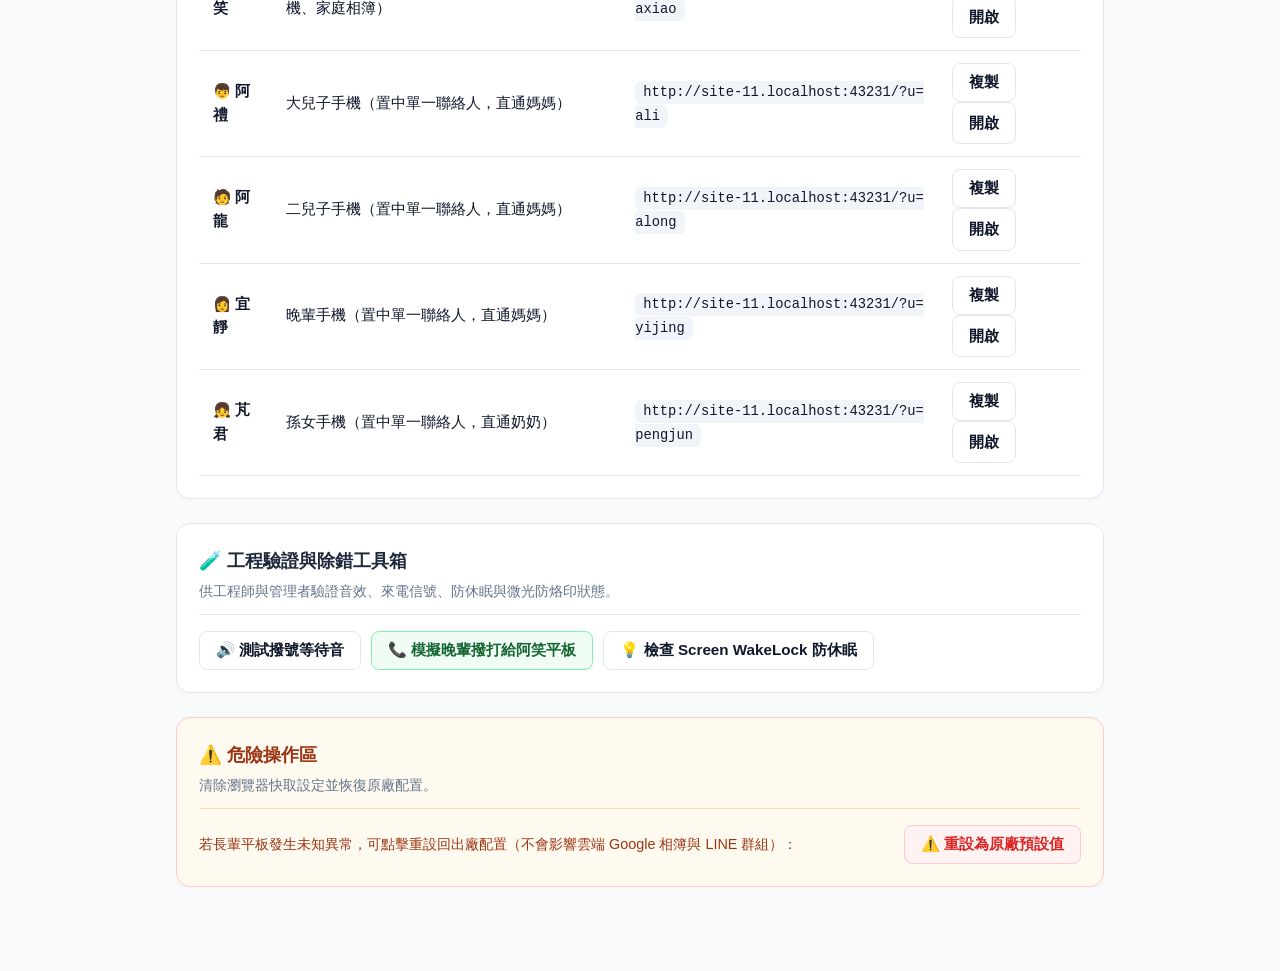
==== commit ba2f1662: "feat: 新增晚輩成員「宜靜」（排在芃君前面，客廳六宮格圓滿到位） (Phase 15)" ====
--- a/admin.html
+++ b/admin.html
@@ -337,6 +337,14 @@
         <div class="input-row">
           <input type="url" id="cfg-webhook-along" class="form-control" placeholder="留空套用預設">
           <button class="btn btn-secondary btn-test-single" data-target="along" style="white-space: nowrap;">測試阿龍</button>
+        </div>
+      </div>
+
+      <div class="form-group">
+        <label>👩 宜靜的個別 Webhook 覆寫：</label>
+        <div class="input-row">
+          <input type="url" id="cfg-webhook-yijing" class="form-control" placeholder="留空套用預設">
+          <button class="btn btn-secondary btn-test-single" data-target="yijing" style="white-space: nowrap;">測試宜靜</button>
         </div>
       </div>
 
@@ -447,6 +455,15 @@
             </td>
           </tr>
           <tr>
+            <td>👩 <strong>宜靜</strong></td>
+            <td>晚輩手機（置中單一聯絡人，直通媽媽）</td>
+            <td><code class="url-code" id="url-yijing"></code></td>
+            <td>
+              <button class="btn btn-secondary btn-copy" data-target="url-yijing">複製</button>
+              <a id="link-yijing" href="#" target="_blank" class="btn btn-secondary">開啟</a>
+            </td>
+          </tr>
+          <tr>
             <td>👧 <strong>芃君</strong></td>
             <td>孫女手機（置中單一聯絡人，直通奶奶）</td>
             <td><code class="url-code" id="url-pengjun"></code></td>
@@ -552,10 +569,12 @@
       const axiaoContacts = currentConfig.roles.axiao.contacts;
       const cAli = axiaoContacts.find(c => c.id === "ali");
       const cAlong = axiaoContacts.find(c => c.id === "along");
+      const cYijing = axiaoContacts.find(c => c.id === "yijing");
       const cPengjun = axiaoContacts.find(c => c.id === "pengjun" || c.id === "xiaojun");
 
       document.getElementById("cfg-webhook-ali").value = cAli?.webhookUrl || "";
       document.getElementById("cfg-webhook-along").value = cAlong?.webhookUrl || "";
+      document.getElementById("cfg-webhook-yijing").value = cYijing?.webhookUrl || "";
       document.getElementById("cfg-webhook-pengjun").value = cPengjun?.webhookUrl || "";
 
       // 2. 參數
@@ -564,7 +583,7 @@
       document.getElementById("cfg-auto-answer-seconds").value = currentConfig.autoAnswerDelaySeconds || 5;
 
       // 3. 網址清單
-      const roles = ["axiao", "ali", "along", "pengjun"];
+      const roles = ["axiao", "ali", "along", "yijing", "pengjun"];
       roles.forEach(roleId => {
         const fullUrl = `${baseUrl}?u=${roleId}`;
         const codeEl = document.getElementById(`url-${roleId}`);
@@ -597,6 +616,7 @@
       const defaultWebhook = document.getElementById("cfg-default-webhook").value.trim();
       const aliWebhook = document.getElementById("cfg-webhook-ali").value.trim() || defaultWebhook;
       const alongWebhook = document.getElementById("cfg-webhook-along").value.trim() || defaultWebhook;
+      const yijingWebhook = document.getElementById("cfg-webhook-yijing").value.trim() || defaultWebhook;
       const pengjunWebhook = document.getElementById("cfg-webhook-pengjun").value.trim() || defaultWebhook;
 
       currentConfig.defaultWebhookUrl = defaultWebhook;
@@ -607,14 +627,17 @@
       const axiaoContacts = currentConfig.roles.axiao.contacts;
       const cAli = axiaoContacts.find(c => c.id === "ali");
       const cAlong = axiaoContacts.find(c => c.id === "along");
+      const cYijing = axiaoContacts.find(c => c.id === "yijing");
       const cPengjun = axiaoContacts.find(c => c.id === "pengjun" || c.id === "xiaojun");
 
       if (cAli) cAli.webhookUrl = aliWebhook;
       if (cAlong) cAlong.webhookUrl = alongWebhook;
+      if (cYijing) cYijing.webhookUrl = yijingWebhook;
       if (cPengjun) cPengjun.webhookUrl = pengjunWebhook;
 
       if (currentConfig.roles.ali?.contacts[0]) currentConfig.roles.ali.contacts[0].webhookUrl = aliWebhook;
       if (currentConfig.roles.along?.contacts[0]) currentConfig.roles.along.contacts[0].webhookUrl = alongWebhook;
+      if (currentConfig.roles.yijing?.contacts[0]) currentConfig.roles.yijing.contacts[0].webhookUrl = yijingWebhook;
       if (currentConfig.roles.pengjun?.contacts[0]) currentConfig.roles.pengjun.contacts[0].webhookUrl = pengjunWebhook;
       if (currentConfig.roles.xiaojun?.contacts[0]) currentConfig.roles.xiaojun.contacts[0].webhookUrl = pengjunWebhook;
 
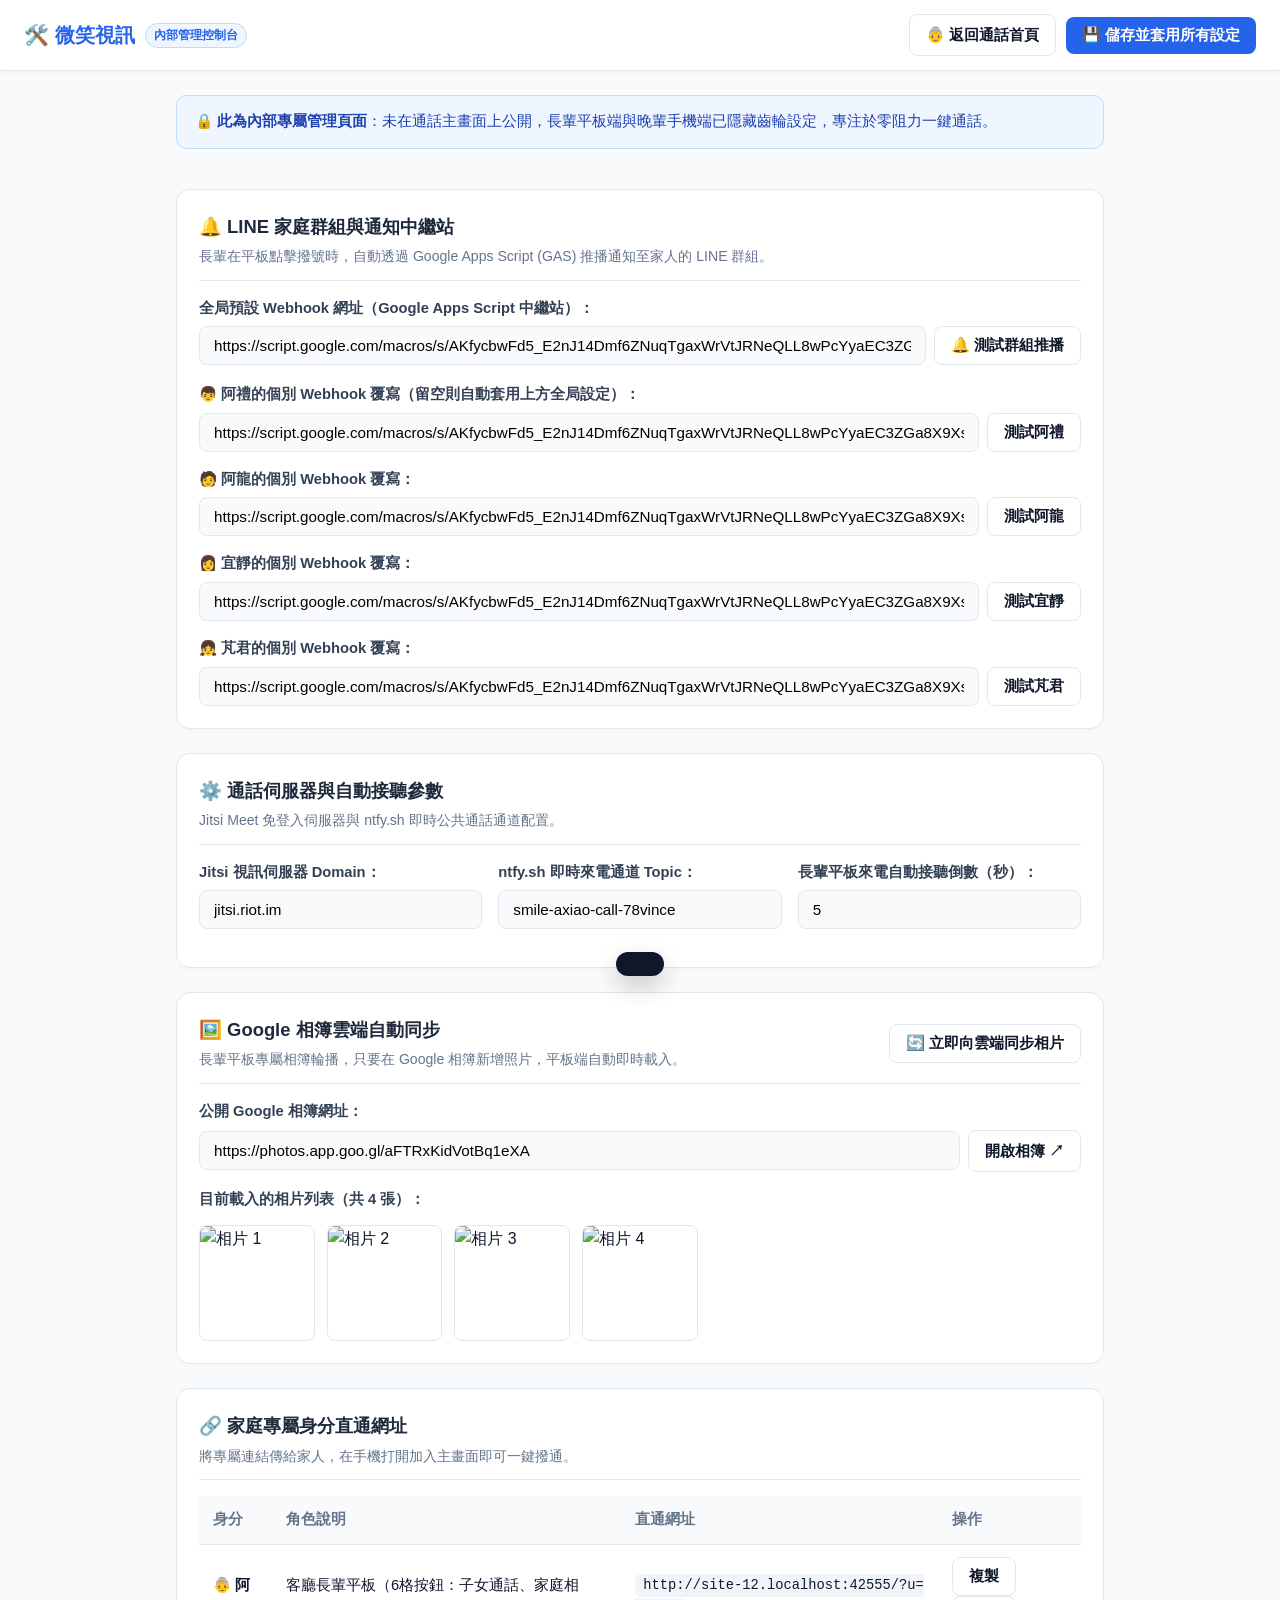
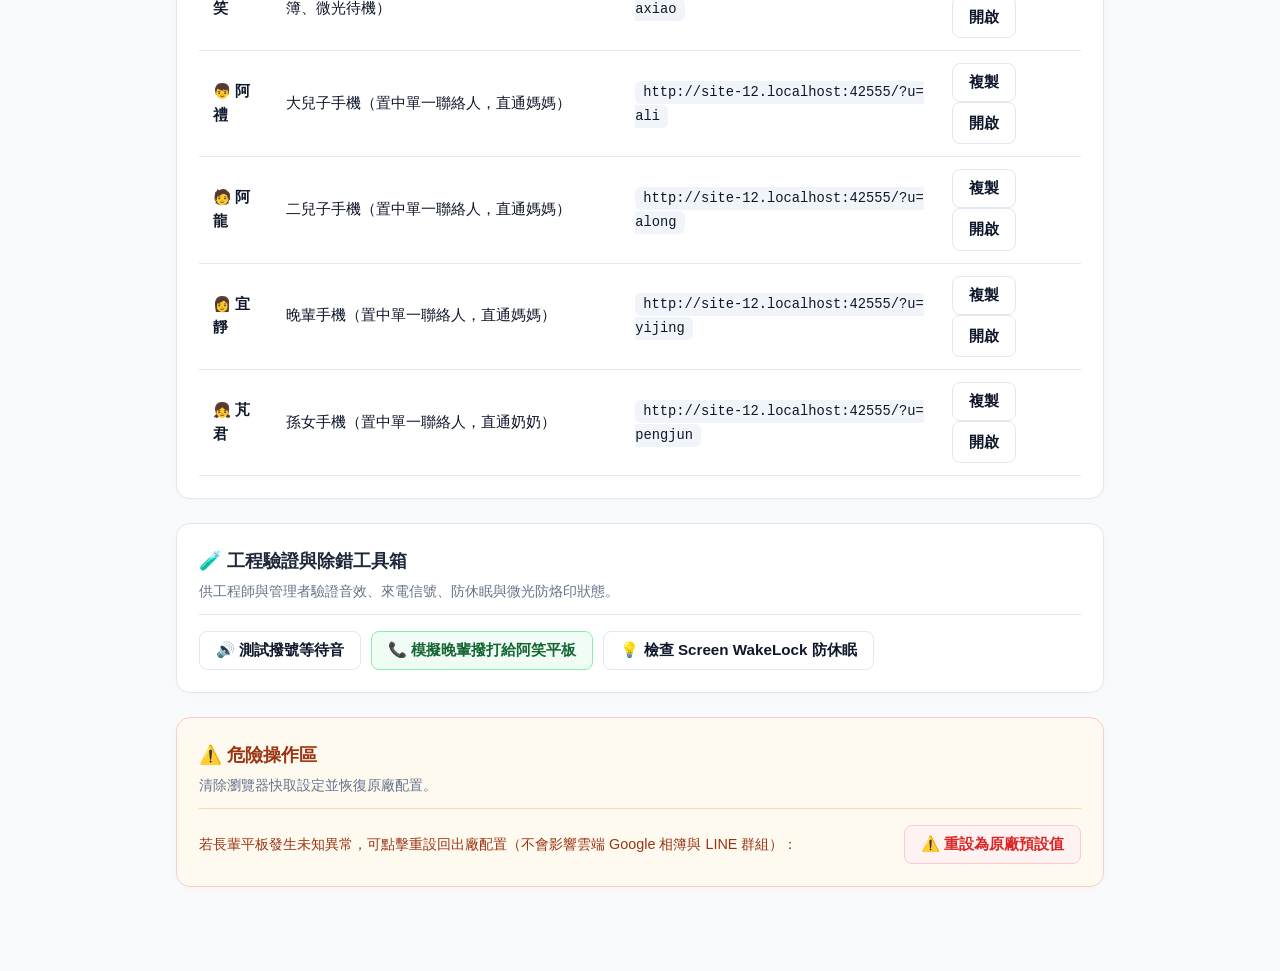
==== commit e7440fed: "feat: 微光模式排在相簿之後、重製月亮Icon、去除相簿與微光卡片底部小按鈕 (Phase 16)" ====
--- a/admin.html
+++ b/admin.html
@@ -429,7 +429,7 @@
         <tbody>
           <tr>
             <td>👵 <strong>阿笑</strong></td>
-            <td>客廳長輩平板（6格按鈕：子女通話、微光待機、家庭相簿）</td>
+            <td>客廳長輩平板（6格按鈕：子女通話、家庭相簿、微光待機）</td>
             <td><code class="url-code" id="url-axiao"></code></td>
             <td>
               <button class="btn btn-secondary btn-copy" data-target="url-axiao">複製</button>
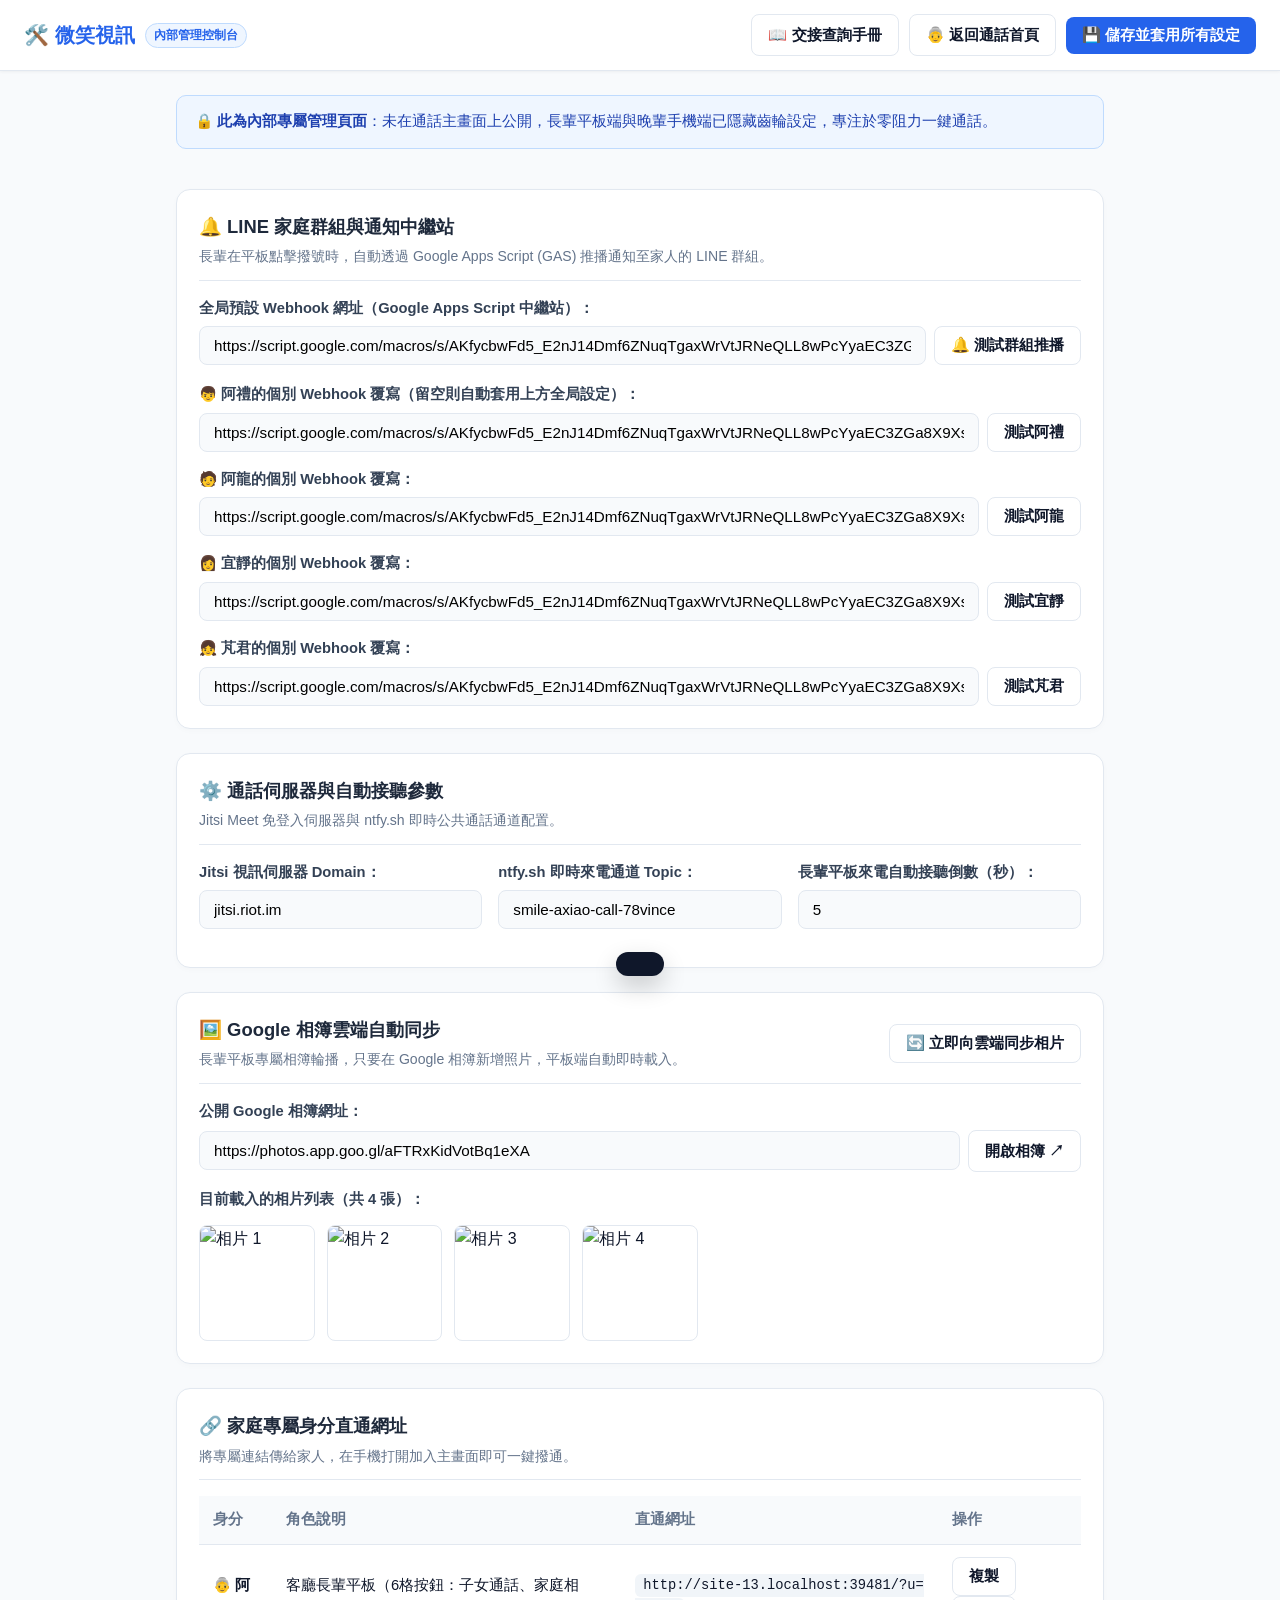
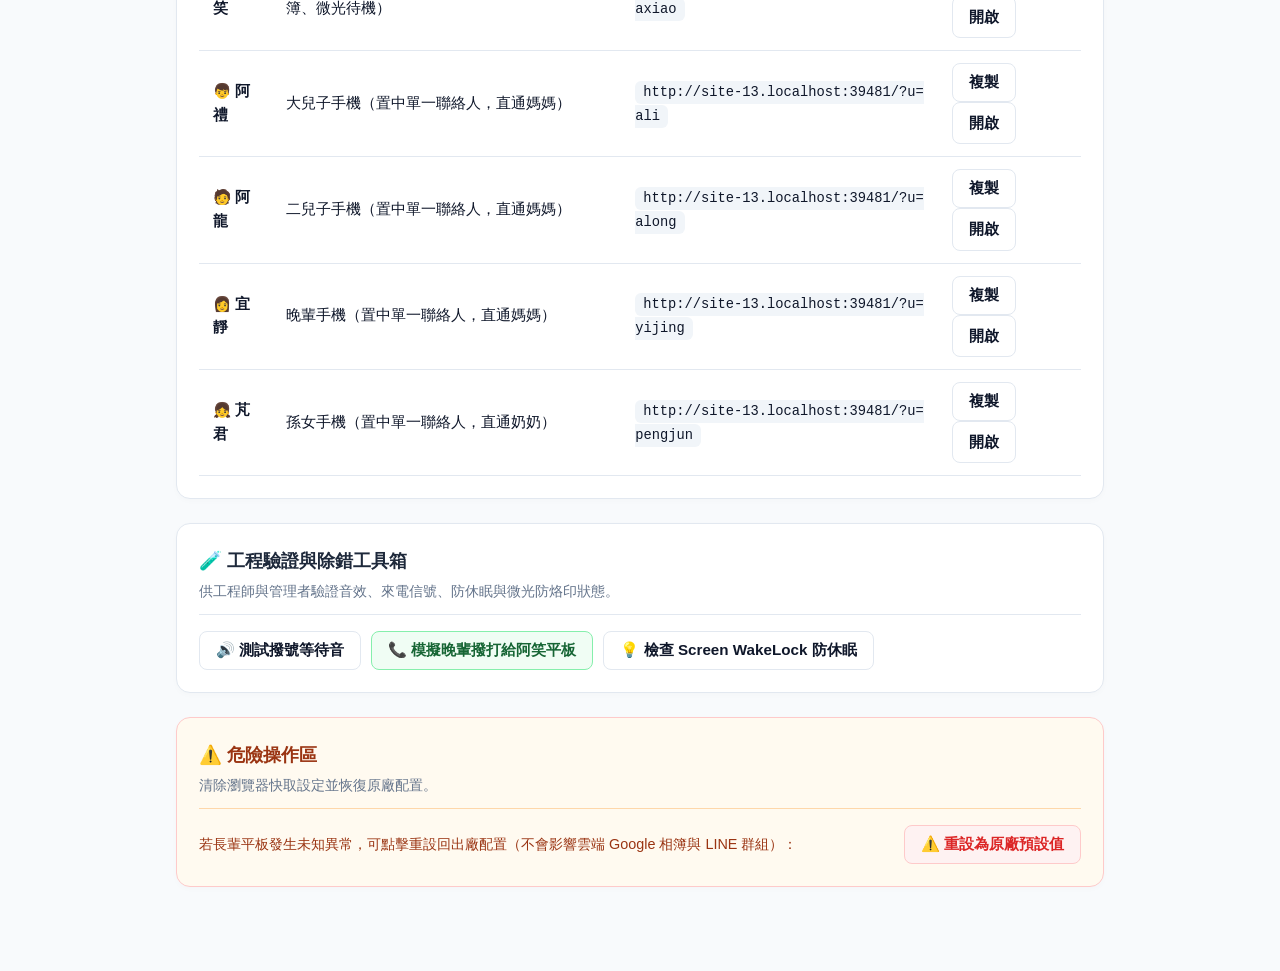
==== commit 285cf892: "docs: 新增系統交接與維護查詢靜態網頁 handoff.html，含 AnyDesk 完整遠端設定細節" ====
--- a/admin.html
+++ b/admin.html
@@ -296,6 +296,7 @@
       🛠️ 微笑視訊 <span class="badge">內部管理控制台</span>
     </div>
     <div class="nav-actions">
+      <a href="./handoff.html" class="btn btn-secondary" title="查看系統交接與維護手冊">📖 交接查詢手冊</a>
       <a href="./index.html" class="btn btn-secondary" title="返回視訊首頁">👵 返回通話首頁</a>
       <button id="btn-save-all" class="btn btn-primary">💾 儲存並套用所有設定</button>
     </div>
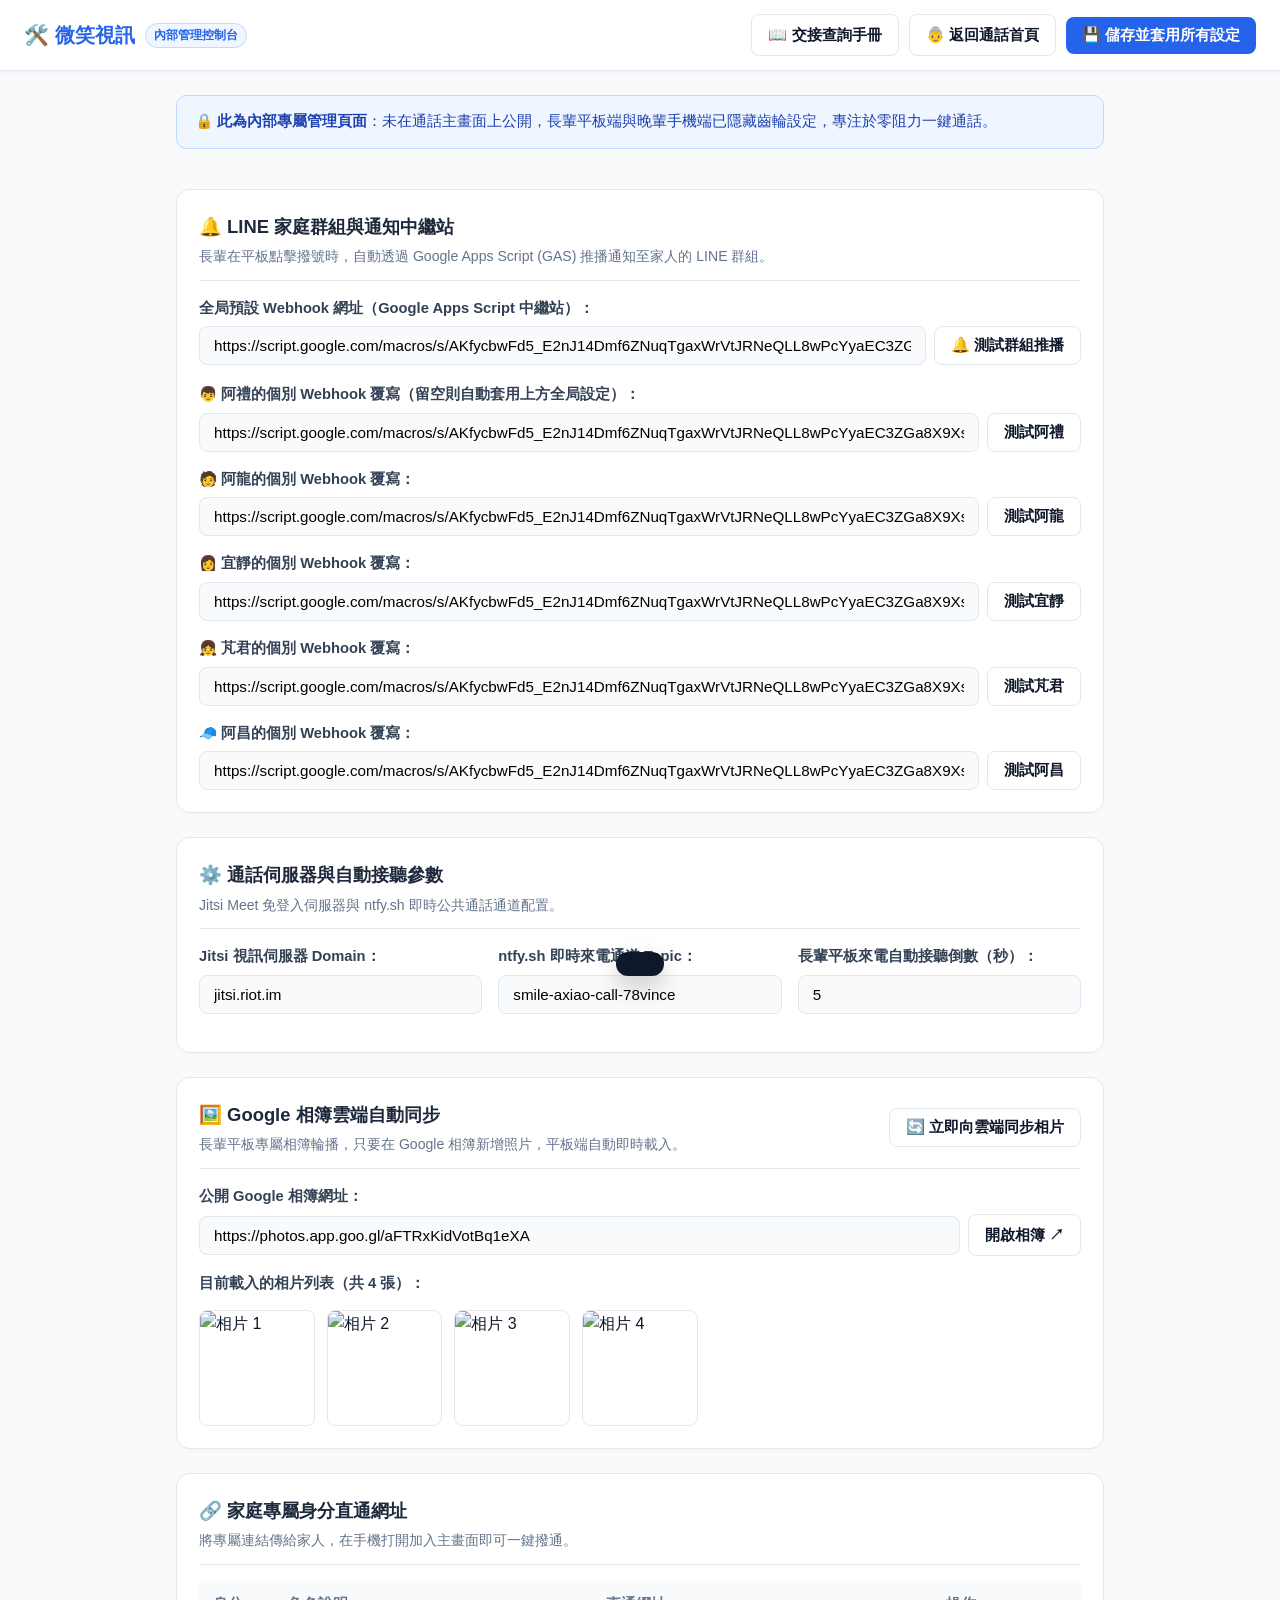
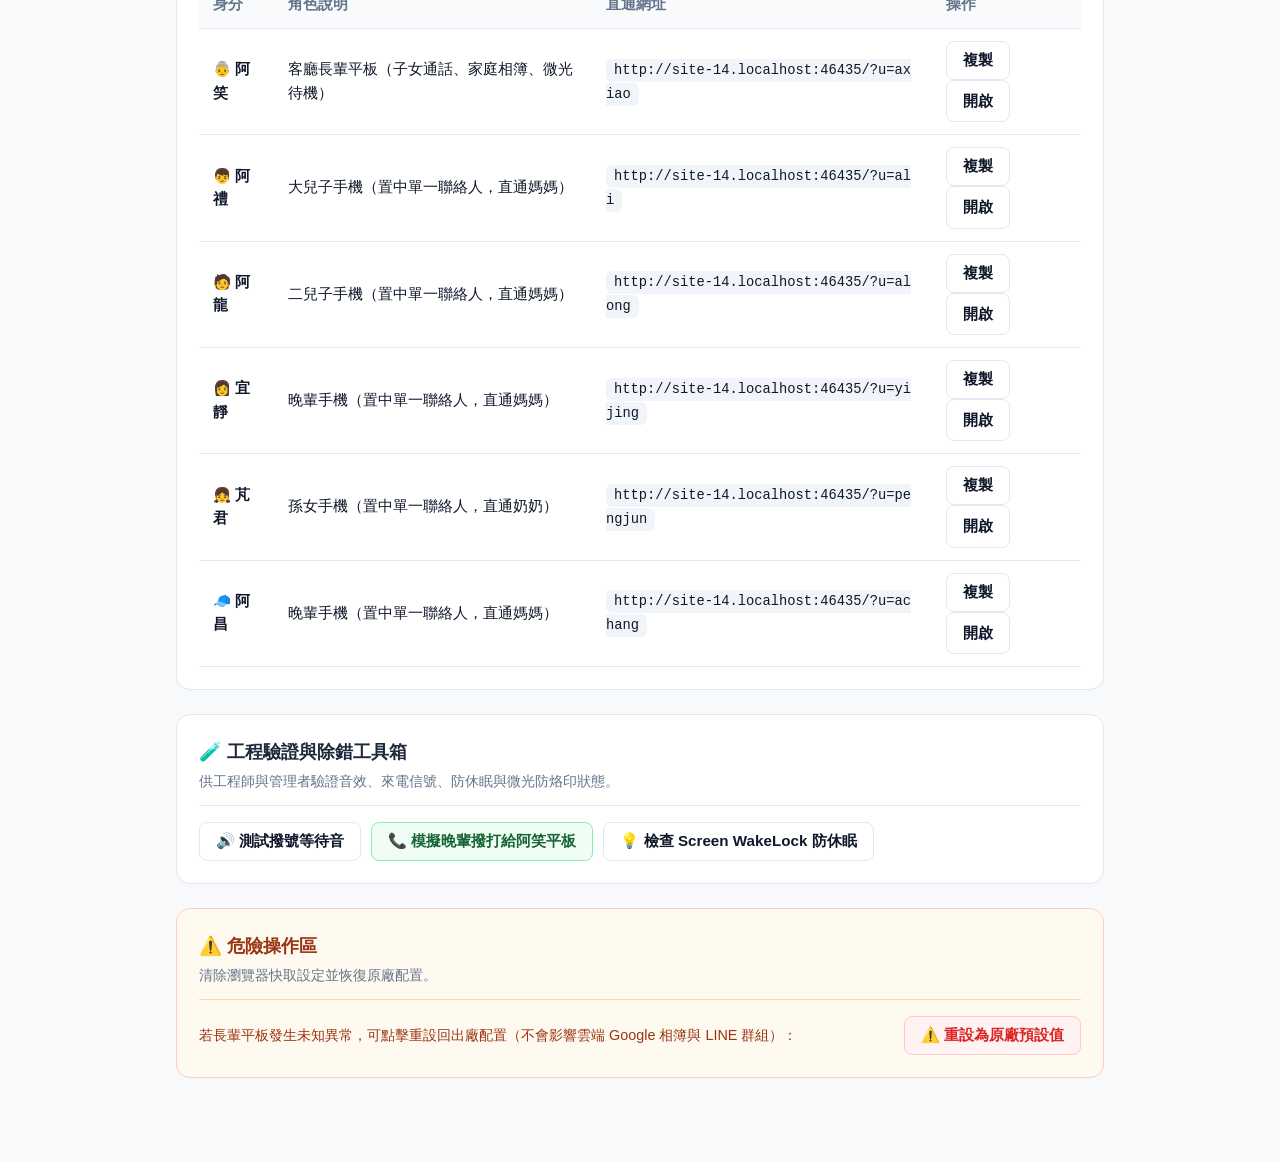
==== commit 117037f7: "feat(member): add new family member Achang with full-bleed 512x512 avatar and role manifest (v36)" ====
--- a/admin.html
+++ b/admin.html
@@ -356,6 +356,14 @@
           <button class="btn btn-secondary btn-test-single" data-target="pengjun" style="white-space: nowrap;">測試芃君</button>
         </div>
       </div>
+
+      <div class="form-group">
+        <label>🧢 阿昌的個別 Webhook 覆寫：</label>
+        <div class="input-row">
+          <input type="url" id="cfg-webhook-achang" class="form-control" placeholder="留空套用預設">
+          <button class="btn btn-secondary btn-test-single" data-target="achang" style="white-space: nowrap;">測試阿昌</button>
+        </div>
+      </div>
     </section>
 
     <!-- 區塊 2：視訊伺服器與來電參數 -->
@@ -430,7 +438,7 @@
         <tbody>
           <tr>
             <td>👵 <strong>阿笑</strong></td>
-            <td>客廳長輩平板（6格按鈕：子女通話、家庭相簿、微光待機）</td>
+            <td>客廳長輩平板（子女通話、家庭相簿、微光待機）</td>
             <td><code class="url-code" id="url-axiao"></code></td>
             <td>
               <button class="btn btn-secondary btn-copy" data-target="url-axiao">複製</button>
@@ -473,6 +481,15 @@
               <a id="link-pengjun" href="#" target="_blank" class="btn btn-secondary">開啟</a>
             </td>
           </tr>
+          <tr>
+            <td>🧢 <strong>阿昌</strong></td>
+            <td>晚輩手機（置中單一聯絡人，直通媽媽）</td>
+            <td><code class="url-code" id="url-achang"></code></td>
+            <td>
+              <button class="btn btn-secondary btn-copy" data-target="url-achang">複製</button>
+              <a id="link-achang" href="#" target="_blank" class="btn btn-secondary">開啟</a>
+            </td>
+          </tr>
         </tbody>
       </table>
     </section>
@@ -572,11 +589,13 @@
       const cAlong = axiaoContacts.find(c => c.id === "along");
       const cYijing = axiaoContacts.find(c => c.id === "yijing");
       const cPengjun = axiaoContacts.find(c => c.id === "pengjun" || c.id === "xiaojun");
+      const cAchang = axiaoContacts.find(c => c.id === "achang");
 
       document.getElementById("cfg-webhook-ali").value = cAli?.webhookUrl || "";
       document.getElementById("cfg-webhook-along").value = cAlong?.webhookUrl || "";
       document.getElementById("cfg-webhook-yijing").value = cYijing?.webhookUrl || "";
       document.getElementById("cfg-webhook-pengjun").value = cPengjun?.webhookUrl || "";
+      document.getElementById("cfg-webhook-achang").value = cAchang?.webhookUrl || "";
 
       // 2. 參數
       document.getElementById("cfg-jitsi-domain").value = currentConfig.jitsiDomain || "jitsi.riot.im";
@@ -584,7 +603,7 @@
       document.getElementById("cfg-auto-answer-seconds").value = currentConfig.autoAnswerDelaySeconds || 5;
 
       // 3. 網址清單
-      const roles = ["axiao", "ali", "along", "yijing", "pengjun"];
+      const roles = ["axiao", "ali", "along", "yijing", "pengjun", "achang"];
       roles.forEach(roleId => {
         const fullUrl = `${baseUrl}?u=${roleId}`;
         const codeEl = document.getElementById(`url-${roleId}`);
@@ -619,6 +638,7 @@
       const alongWebhook = document.getElementById("cfg-webhook-along").value.trim() || defaultWebhook;
       const yijingWebhook = document.getElementById("cfg-webhook-yijing").value.trim() || defaultWebhook;
       const pengjunWebhook = document.getElementById("cfg-webhook-pengjun").value.trim() || defaultWebhook;
+      const achangWebhook = document.getElementById("cfg-webhook-achang").value.trim() || defaultWebhook;
 
       currentConfig.defaultWebhookUrl = defaultWebhook;
       currentConfig.jitsiDomain = document.getElementById("cfg-jitsi-domain").value.trim() || "jitsi.riot.im";
@@ -630,16 +650,19 @@
       const cAlong = axiaoContacts.find(c => c.id === "along");
       const cYijing = axiaoContacts.find(c => c.id === "yijing");
       const cPengjun = axiaoContacts.find(c => c.id === "pengjun" || c.id === "xiaojun");
+      const cAchang = axiaoContacts.find(c => c.id === "achang");
 
       if (cAli) cAli.webhookUrl = aliWebhook;
       if (cAlong) cAlong.webhookUrl = alongWebhook;
       if (cYijing) cYijing.webhookUrl = yijingWebhook;
       if (cPengjun) cPengjun.webhookUrl = pengjunWebhook;
+      if (cAchang) cAchang.webhookUrl = achangWebhook;
 
       if (currentConfig.roles.ali?.contacts[0]) currentConfig.roles.ali.contacts[0].webhookUrl = aliWebhook;
       if (currentConfig.roles.along?.contacts[0]) currentConfig.roles.along.contacts[0].webhookUrl = alongWebhook;
       if (currentConfig.roles.yijing?.contacts[0]) currentConfig.roles.yijing.contacts[0].webhookUrl = yijingWebhook;
       if (currentConfig.roles.pengjun?.contacts[0]) currentConfig.roles.pengjun.contacts[0].webhookUrl = pengjunWebhook;
+      if (currentConfig.roles.achang?.contacts[0]) currentConfig.roles.achang.contacts[0].webhookUrl = achangWebhook;
       if (currentConfig.roles.xiaojun?.contacts[0]) currentConfig.roles.xiaojun.contacts[0].webhookUrl = pengjunWebhook;
 
       saveAdminConfig(currentConfig);
